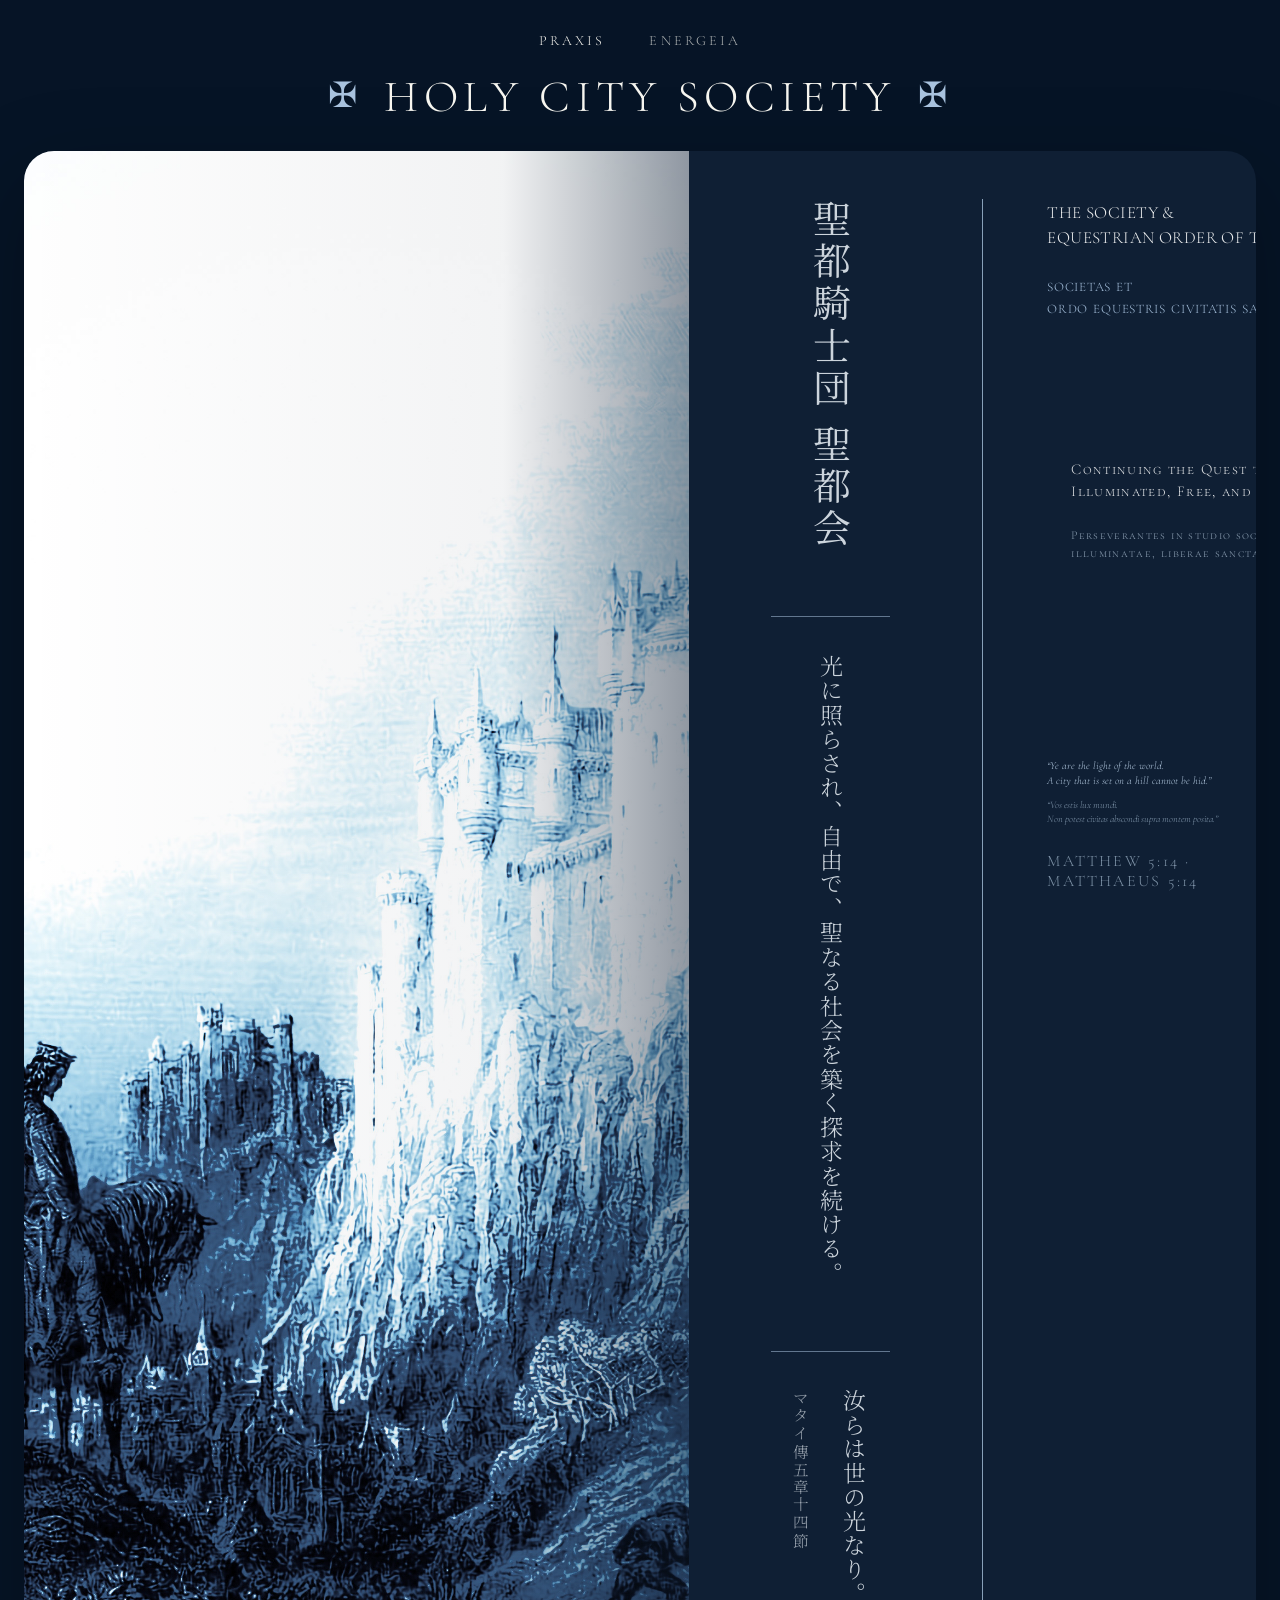
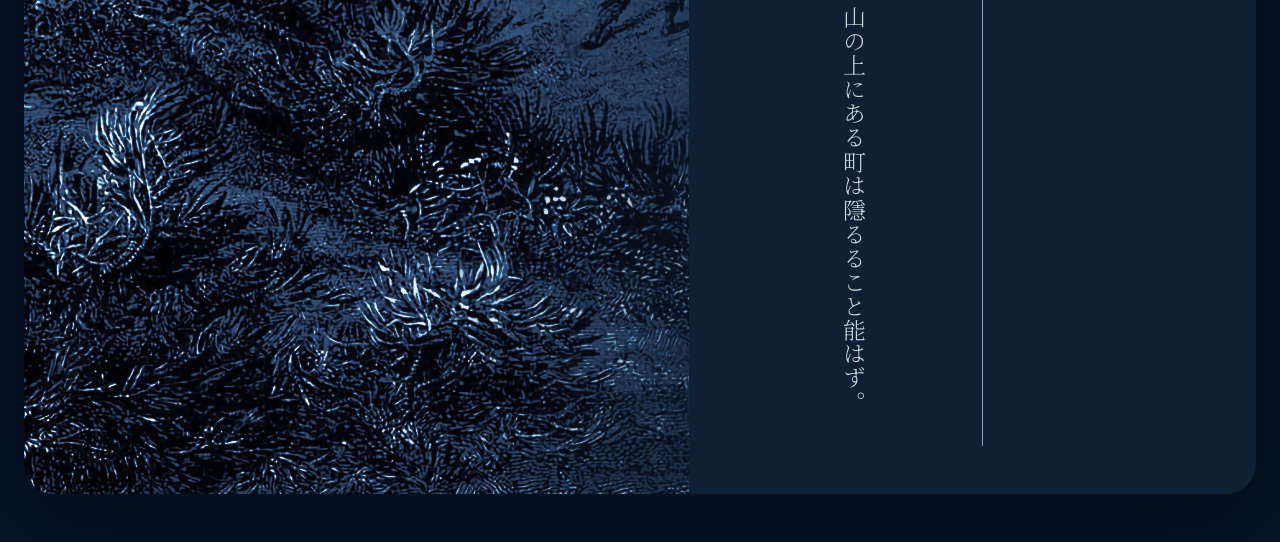
==== index.html @ d9f11a06 "Update index.html" ====
<!DOCTYPE html>
<html lang="en">
<head>
  <meta charset="UTF-8" />
  <meta name="viewport" content="width=device-width, initial-scale=1.0" />

  <title>Holy City Society</title>

  <link rel="preconnect" href="https://fonts.googleapis.com" />
  <link rel="preconnect" href="https://fonts.gstatic.com" crossorigin />

  <link
    href="https://fonts.googleapis.com/css2?family=Cormorant+Garamond:ital,wght@0,300;0,400;1,300;1,400&family=Noto+Serif+JP:wght@300;400&display=swap"
    rel="stylesheet"
  />

  <link rel="stylesheet" href="./styles.css" />

  <style>
    /* =====================================================
       TRILINGUAL MOBILE-FIRST LAYOUT
       Japanese vertical left / English + Latin right
       ===================================================== */

    :root {
      --tri-rule: rgba(183, 211, 236, 0.72);
      --tri-latin-opacity: 0.72;
      --tri-japanese-opacity: 0.88;
    }

    /* -----------------------------------------------------
       Replace old stacked hero-copy treatment
       ----------------------------------------------------- */

    .hero-copy {
      padding-left: clamp(26px, 5.5vw, 54px);
      padding-right: clamp(24px, 5vw, 52px);
    }

    .trilingual-layout {
      display: grid;
      grid-template-columns:
        minmax(82px, 29%)
        1px
        minmax(0, 1fr);

      column-gap: clamp(20px, 4.5vw, 38px);
      align-items: stretch;
    }

    .trilingual-rule {
      width: 1px;
      min-height: 100%;
      background: var(--tri-rule);
    }

    /* =====================================================
       JAPANESE RAIL
       ===================================================== */

    .japanese-rail {
      min-width: 0;
      display: flex;
      flex-direction: column;
      align-items: stretch;

      font-family:
        "Noto Serif JP",
        "Yu Mincho",
        "Hiragino Mincho ProN",
        serif;

      color: rgba(231, 238, 244, var(--tri-japanese-opacity));
    }

    /*
      Each section is its own vertical "page."

      Japanese reads top-to-bottom.
      Successive columns advance right-to-left.
    */

    .jp-page {
      display: flex;
      justify-content: center;
      align-items: flex-start;

      min-height: 0;
      padding: 0 0 2rem;
    }

    .jp-page + .jp-page {
      position: relative;
      margin-top: 1.65rem;
      padding-top: 2rem;
    }

    /*
      Page break between Japanese sections.
      Short rather than full width.
    */

    .jp-page + .jp-page::before {
      content: "";
      position: absolute;
      top: 0;
      left: 16%;
      right: 16%;
      height: 1px;
      background: var(--tri-rule);
      opacity: 0.68;
    }

    .jp-vertical {
      writing-mode: vertical-rl;
      text-orientation: upright;

      margin: 0;
      letter-spacing: 0.08em;
      line-height: 1.8;
    }

    /* -----------------------------------------------------
       Japanese identity page
       ----------------------------------------------------- */

    .jp-identity {
      min-height: 225px;
    }

    .jp-identity .jp-vertical {
      font-size: clamp(25px, 6vw, 38px);
      font-weight: 400;
      line-height: 1.6;
      letter-spacing: 0.11em;
    }

    .jp-title-group {
      display: flex;
      flex-direction: row-reverse;
      gap: 0.35em;
    }

    .jp-title {
      display: block;
      white-space: nowrap;
    }

    /* -----------------------------------------------------
       Japanese mission page
       ----------------------------------------------------- */

    .jp-mission {
      min-height: 300px;
    }

    .jp-mission .jp-vertical {
      font-size: clamp(17px, 4vw, 23px);
      font-weight: 300;
      line-height: 1.85;
      letter-spacing: 0.055em;
    }

    /* -----------------------------------------------------
       Japanese scripture page
       ----------------------------------------------------- */

    .jp-scripture {
      min-height: 370px;
    }

    .jp-scripture .jp-vertical {
      font-size: clamp(17px, 4vw, 23px);
      font-weight: 300;
      line-height: 1.9;
      letter-spacing: 0.045em;
    }

    .jp-reference {
      display: block;
      margin-right: 1.15em;
      font-size: 0.68em;
      letter-spacing: 0.12em;
      opacity: 0.72;
    }

    /* =====================================================
       WESTERN COLUMN
       ===================================================== */

    .western-column {
      min-width: 0;
      display: flex;
      flex-direction: column;
    }

    .western-section {
      margin: 0;
    }

    /*
      These heights loosely correspond to the three
      Japanese "pages" so both sides maintain rhythm.
    */

    .western-identity {
      min-height: 225px;
      display: flex;
      flex-direction: column;
      justify-content: flex-start;
    }

    .western-mission {
      min-height: 300px;
      padding-top: 1.65rem;
    }

    .western-scripture {
      min-height: 370px;
      padding-top: 1.65rem;
    }

    /* =====================================================
       IDENTITY — ENGLISH PRIMARY / LATIN SECONDARY
       ===================================================== */

    .formal-title {
      margin: 0;
    }

    .formal-english {
      color: rgba(245, 246, 246, 0.96);
    }

    .formal-english .title-line {
      display: block;
    }

    .formal-english .fit-text {
      display: inline-block;

      --tracking-em: 0.015;
      --minimum-fit-size: 17;
      --maximum-fit-size: 44;
    }

    .formal-latin {
      margin-top: 1.55rem;

      color: rgba(191, 211, 230, var(--tri-latin-opacity));
      opacity: 1;
    }

    .formal-latin .title-line {
      display: block;
    }

    .formal-latin .fit-text {
      display: inline-block;

      --tracking-em: 0.075;
      --minimum-fit-size: 13;
      --maximum-fit-size: 27;
    }

    /* =====================================================
       MISSION
       ===================================================== */

    .mission {
      margin: 0;
    }

    .mission-english {
      color: rgba(239, 241, 242, 0.9);
    }

    .mission-latin {
      margin-top: 1.45rem;
      color: rgba(190, 210, 228, 0.7);
    }

    .mission-english .equal-size-line,
    .mission-latin .equal-size-line {
      display: block;
    }

    .mission-english {
      --tracking-em: 0.035;
      --minimum-group-size: 15;
      --maximum-group-size: 31;
    }

    .mission-latin {
      --tracking-em: 0.055;
      --minimum-group-size: 12;
      --maximum-group-size: 22;
    }

    /* =====================================================
       SCRIPTURE
       ===================================================== */

    .scripture {
      margin: 0;
      padding: 0;
      border: 0;
    }

    .scripture-english,
    .scripture-latin {
      margin: 0;
    }

    .scripture-english {
      color: rgba(192, 214, 236, 0.95);
      font-style: italic;

      --tracking-em: 0;
      --minimum-group-size: 15;
      --maximum-group-size: 29;
    }

    .scripture-latin {
      margin-top: 1.3rem;

      color: rgba(183, 207, 229, 0.69);
      font-style: italic;

      --tracking-em: 0;
      --minimum-group-size: 13;
      --maximum-group-size: 22;
    }

    .scripture .equal-size-line {
      display: block;
    }

    .scripture cite {
      display: block;

      margin-top: 1.55rem;

      font-style: normal;
      font-size: clamp(11px, 2.5vw, 16px);
      letter-spacing: 0.14em;
      text-transform: uppercase;

      color: rgba(184, 207, 228, 0.65);
    }

    /* =====================================================
       MOBILE
       ===================================================== */

    @media (max-width: 600px) {
      .hero-copy {
        padding-left: 38px;
        padding-right: 30px;
      }

      .trilingual-layout {
        grid-template-columns:
          minmax(88px, 30%)
          1px
          minmax(0, 1fr);

        column-gap: 24px;
      }

      .jp-identity {
        min-height: 230px;
      }

      .jp-mission {
        min-height: 305px;
      }

      .jp-scripture {
        min-height: 390px;
      }

      .western-identity {
        min-height: 230px;
      }

      .western-mission {
        min-height: 305px;
      }

      .western-scripture {
        min-height: 390px;
      }
    }

    /* =====================================================
       VERY NARROW MOBILE
       ===================================================== */

    @media (max-width: 390px) {
      .hero-copy {
        padding-left: 26px;
        padding-right: 22px;
      }

      .trilingual-layout {
        grid-template-columns:
          minmax(76px, 28%)
          1px
          minmax(0, 1fr);

        column-gap: 18px;
      }

      .jp-identity .jp-vertical {
        font-size: clamp(22px, 6vw, 30px);
      }

      .jp-mission .jp-vertical,
      .jp-scripture .jp-vertical {
        font-size: clamp(15px, 4vw, 19px);
      }
    }

    /* =====================================================
       DESKTOP / TABLET
       Keep the same basic identity rather than completely
       changing the composition at larger widths.
       ===================================================== */

    @media (min-width: 800px) {
      .trilingual-layout {
        grid-template-columns:
          minmax(175px, 26%)
          1px
          minmax(0, 1fr);

        column-gap: clamp(34px, 5vw, 68px);
      }

      .jp-page + .jp-page {
        margin-top: 2.1rem;
        padding-top: 2.4rem;
      }

      .western-mission,
      .western-scripture {
        padding-top: 2.1rem;
      }
    }
  </style>
</head>

<body>

  <header class="site-header site-shell">
    <nav class="top-nav" aria-label="Primary">
      <a href="./index.html" aria-current="page">Praxis</a>
      <a href="./virtues.html">Energeia</a>
    </nav>

    <div class="site-name" aria-label="Holy City Society">
      <span class="site-cross" aria-hidden="true">✠</span>
      <span>Holy City Society</span>
      <span class="site-cross" aria-hidden="true">✠</span>
    </div>
  </header>

  <main class="site-shell">

    <section
      class="hero"
      aria-labelledby="formal-title"
    >

      <div
        class="hero-art"
        role="img"
        aria-label="Blue engraved city on a hill with mounted riders"
      ></div>

      <div class="hero-copy">

        <div class="trilingual-layout">

          <!-- =============================================
               JAPANESE LEFT RAIL
               ============================================= -->

          <aside
            class="japanese-rail"
            lang="ja"
            aria-label="Japanese text"
          >

            <!-- PAGE 1 — IDENTITY -->

            <section
              class="jp-page jp-identity"
              aria-label="Japanese institutional name"
            >
              <p class="jp-vertical jp-title-group">
                <span class="jp-title">
                  聖都会
                </span>

                <span class="jp-title">
                  聖都騎士団
                </span>
              </p>
            </section>


            <!-- PAGE 2 — MISSION -->

            <section
              class="jp-page jp-mission"
              aria-label="Japanese mission"
            >
              <p class="jp-vertical">
                光に照らされ、自由で、聖なる社会を築く探求を続ける。
              </p>
            </section>


            <!-- PAGE 3 — SCRIPTURE -->

            <section
              class="jp-page jp-scripture"
              aria-label="Japanese scripture"
            >
              <p class="jp-vertical">
                汝らは世の光なり。山の上にある町は隱るること能はず。

                <span class="jp-reference">
                  マタイ傳五章十四節
                </span>
              </p>
            </section>

          </aside>


          <!-- =============================================
               CENTRAL DIVIDING RULE
               ============================================= -->

          <div
            class="trilingual-rule"
            aria-hidden="true"
          ></div>


          <!-- =============================================
               ENGLISH + LATIN RIGHT COLUMN
               ============================================= -->

          <div class="western-column">

            <!-- PAGE 1 — IDENTITY -->

            <section class="western-section western-identity">

              <h1
                class="formal-title formal-english"
                id="formal-title"
                lang="en"
              >
                <span class="title-line">
                  <span class="fit-text">
                    The Society &amp;
                  </span>
                </span>

                <span class="title-line">
                  <span class="fit-text">
                    Equestrian Order of the Holy City
                  </span>
                </span>
              </h1>

              <p
                class="formal-title formal-latin"
                lang="la"
              >
                <span class="title-line">
                  <span class="fit-text">
                    Societas Et
                  </span>
                </span>

                <span class="title-line">
                  <span class="fit-text">
                    Ordo Equestris Civitatis Sanctae
                  </span>
                </span>
              </p>

            </section>


            <!-- PAGE 2 — MISSION -->

            <section class="western-section western-mission">

              <p
                class="mission mission-english equal-size-group"
                lang="en"
              >
                <span class="equal-size-line">
                  Continuing the Quest to Build an
                </span>

                <span class="equal-size-line">
                  Illuminated, Free, and Holy Society
                </span>
              </p>

              <p
                class="mission mission-latin equal-size-group"
                lang="la"
              >
                <span class="equal-size-line">
                  Perseverantes in studio societatis
                </span>

                <span class="equal-size-line">
                  illuminatae, liberae sanctaeque aedificandae.
                </span>
              </p>

            </section>


            <!-- PAGE 3 — SCRIPTURE -->

            <section class="western-section western-scripture">

              <blockquote class="scripture">

                <p
                  class="scripture-english equal-size-group"
                  lang="en"
                >
                  <span class="equal-size-line">
                    “Ye are the light of the world.
                  </span>

                  <span class="equal-size-line">
                    A city that is set on a hill cannot be hid.”
                  </span>
                </p>

                <p
                  class="scripture-latin equal-size-group"
                  lang="la"
                >
                  <span class="equal-size-line">
                    “Vos estis lux mundi.
                  </span>

                  <span class="equal-size-line">
                    Non potest civitas abscondi supra montem posita.”
                  </span>
                </p>

                <cite>
                  Matthew 5:14 · Matthaeus 5:14
                </cite>

              </blockquote>

            </section>

          </div>

        </div>

      </div>
    </section>
  </main>


  <script>
    (() => {
      const referenceFontSize = 100;
      const widthSafetyAllowance = 2;

      const canvas =
        document.createElement("canvas");

      const context =
        canvas.getContext("2d");


      function numericCustomProperty(
        element,
        propertyName,
        fallback
      ) {
        const value = Number.parseFloat(
          getComputedStyle(element)
            .getPropertyValue(propertyName)
        );

        return Number.isFinite(value)
          ? value
          : fallback;
      }


      function transformedText(element) {
        const text =
          element.textContent.trim();

        const transform =
          getComputedStyle(element)
            .textTransform;

        if (transform === "uppercase") {
          return text.toUpperCase();
        }

        if (transform === "lowercase") {
          return text.toLowerCase();
        }

        return text;
      }


      function measureTextAtReferenceSize(
        element
      ) {
        const styles =
          getComputedStyle(element);

        const text =
          transformedText(element);

        const fontStyle =
          styles.fontStyle || "normal";

        const fontVariant =
          styles.fontVariant || "normal";

        const fontWeight =
          styles.fontWeight || "300";

        const fontFamily =
          styles.fontFamily || "serif";

        context.font =
          `${fontStyle} ${fontVariant} ${fontWeight} ` +
          `${referenceFontSize}px ${fontFamily}`;

        const glyphWidth =
          context.measureText(text).width;

        const trackingEm =
          numericCustomProperty(
            element,
            "--tracking-em",
            0
          );

        const wordSpacingEm =
          numericCustomProperty(
            element,
            "--word-spacing-em",
            0
          );

        const characterGaps =
          Math.max(
            text.length - 1,
            0
          );

        const spaces =
          (text.match(/\s/g) || [])
            .length;

        const trackingWidth =
          trackingEm *
          referenceFontSize *
          characterGaps;

        const additionalWordSpacing =
          wordSpacingEm *
          referenceFontSize *
          spaces;

        return (
          glyphWidth +
          trackingWidth +
          additionalWordSpacing
        );
      }


      function calculateLineSize(element) {
        const line =
          element.closest(
            ".title-line"
          );

        if (!line) {
          return 0;
        }

        const targetWidth =
          Math.max(
            line.clientWidth -
              widthSafetyAllowance,
            0
          );

        if (targetWidth <= 0) {
          return 0;
        }

        const referenceWidth =
          measureTextAtReferenceSize(
            element
          );

        if (referenceWidth <= 0) {
          return 0;
        }

        const minimumSize =
          numericCustomProperty(
            element,
            "--minimum-fit-size",
            10
          );

        const maximumSize =
          numericCustomProperty(
            element,
            "--maximum-fit-size",
            180
          );

        const calculatedSize =
          referenceFontSize *
          (
            targetWidth /
            referenceWidth
          );

        return Math.max(
          minimumSize,
          Math.min(
            calculatedSize,
            maximumSize
          )
        );
      }


      function fitFormalTitle(title) {
        const lines =
          Array.from(
            title.querySelectorAll(
              ".fit-text"
            )
          );

        if (!lines.length) {
          return;
        }

        const calculatedSizes =
          lines
            .map(calculateLineSize)
            .filter(
              (size) => size > 0
            );

        if (!calculatedSizes.length) {
          return;
        }

        const sharedSize =
          Math.min(
            ...calculatedSizes
          );

        lines.forEach((line) => {
          line.style.fontSize =
            `${sharedSize}px`;
        });
      }


      function fitEqualSizeGroup(group) {
        const lines =
          Array.from(
            group.querySelectorAll(
              ".equal-size-line"
            )
          );

        if (!lines.length) {
          return;
        }

        const targetWidth =
          Math.max(
            group.clientWidth -
              widthSafetyAllowance,
            0
          );

        if (targetWidth <= 0) {
          return;
        }

        const longestReferenceWidth =
          Math.max(
            ...lines.map(
              measureTextAtReferenceSize
            )
          );

        if (
          longestReferenceWidth <= 0
        ) {
          return;
        }

        const minimumSize =
          numericCustomProperty(
            group,
            "--minimum-group-size",
            10
          );

        const maximumSize =
          numericCustomProperty(
            group,
            "--maximum-group-size",
            72
          );

        const calculatedSize =
          referenceFontSize *
          (
            targetWidth /
            longestReferenceWidth
          );

        const finalSize =
          Math.max(
            minimumSize,
            Math.min(
              calculatedSize,
              maximumSize
            )
          );

        lines.forEach((line) => {
          line.style.fontSize =
            `${finalSize}px`;
        });
      }


      function fitAllTypography() {
        document
          .querySelectorAll(
            ".western-column .formal-title"
          )
          .forEach(
            fitFormalTitle
          );

        document
          .querySelectorAll(
            ".western-column .equal-size-group"
          )
          .forEach(
            fitEqualSizeGroup
          );
      }


      let resizeFrame;


      function scheduleFit() {
        window.cancelAnimationFrame(
          resizeFrame
        );

        resizeFrame =
          window.requestAnimationFrame(
            fitAllTypography
          );
      }


      if (
        document.fonts &&
        document.fonts.ready
      ) {
        document.fonts.ready.then(
          scheduleFit
        );
      } else {
        window.addEventListener(
          "load",
          scheduleFit
        );
      }


      window.addEventListener(
        "resize",
        scheduleFit
      );

      window.addEventListener(
        "orientationchange",
        scheduleFit
      );
    })();
  </script>

</body>
</html>
---- styles.css ----
:root {
  --bg: #061426;
  --panel: #0f1f34;
  --text: #f7f6f0;
  --muted: rgba(247, 246, 240, 0.7);

  --accent-blue: #a8c2de;
  --accent-blue-soft: rgba(168, 194, 222, 0.84);

  --shell: 1380px;
  --radius: 30px;
  --shadow: 0 30px 90px rgba(0, 0, 0, 0.26);

  --wordmark-width: 30rem;
  --supporting-width: 30rem;

  --content-inset: 24px;
}

* {
  box-sizing: border-box;
}

html {
  scroll-behavior: smooth;
}

body {
  margin: 0;
  min-height: 100vh;
  overflow-x: hidden;
  background: var(--bg);
  color: var(--text);
  font-family: "Cormorant Garamond", Garamond, serif;
  font-size: 18px;
  font-weight: 300;
  -webkit-font-smoothing: antialiased;
  text-rendering: optimizeLegibility;
}

a {
  color: inherit;
  text-decoration: none;
}

.site-shell {
  width: min(calc(100% - 48px), var(--shell));
  margin-inline: auto;
}

/* Header */

.site-header {
  padding-top: 32px;
  padding-bottom: 34px;
}

.top-nav {
  display: flex;
  justify-content: center;
  gap: 44px;
  margin-bottom: 28px;
  color: var(--muted);
  font-family: "Cormorant Garamond", Garamond, serif;
  font-size: 0.88rem;
  font-weight: 300;
  letter-spacing: 0.22em;
  text-transform: uppercase;
}

.top-nav a {
  transition: color 160ms ease;
}

.top-nav a:hover,
.top-nav a:focus-visible,
.top-nav a[aria-current="page"] {
  color: var(--text);
}

.site-name {
  display: flex;
  align-items: center;
  justify-content: center;
  gap: 22px;
  color: var(--text);
  font-family: "Cormorant Garamond", Garamond, serif;
  font-size: clamp(2rem, 3.5vw, 3.5rem);
  font-weight: 300;
  letter-spacing: 0.12em;
  line-height: 0.9;
  text-align: center;
  text-transform: uppercase;
}

.site-cross {
  flex: 0 0 auto;
  color: var(--accent-blue);
  font-size: 0.78em;
  font-weight: 300;
}

/* Hero */

.hero {
  display: grid;
  grid-template-columns:
    minmax(0, 1.08fr)
    minmax(430px, 0.92fr);
  min-height: 720px;
  margin-bottom: 48px;
  overflow: hidden;
  background: var(--panel);
  border-radius: var(--radius);
  box-shadow: var(--shadow);
}

.hero-art {
  min-height: 720px;
  background-image:
    linear-gradient(
      90deg,
      rgba(6, 20, 38, 0),
      rgba(15, 31, 52, 0.05) 72%,
      rgba(15, 31, 52, 0.46)
    ),
    url("./B34EE0E8-7698-45C1-A5B6-EF87853A96F7.jpeg");
  background-position: center;
  background-repeat: no-repeat;
  background-size: cover;
}

.hero-copy {
  display: flex;
  flex-direction: column;
  justify-content: center;
  min-width: 0;
  padding: clamp(54px, 5.4vw, 82px);
}

/* Bilingual formal wordmark */

.bilingual-wordmark {
  position: relative;
  width: min(100%, var(--wordmark-width));
  max-width: 100%;
  margin-bottom: 38px;
  padding-left: var(--content-inset);
}

.bilingual-wordmark::before {
  content: "";
  position: absolute;
  top: 0;
  bottom: 0;
  left: 0;
  width: 1px;
  background: var(--accent-blue);
}

.formal-title {
  width: 100%;
  min-width: 0;
  margin: 0;
  font-family: "Cormorant Garamond", Garamond, serif;
  font-kerning: normal;
  font-weight: 300;
  text-align: left;
  text-transform: uppercase;
}

.formal-english {
  margin-bottom: 17px;
  color: var(--text);
}

.formal-latin {
  margin-bottom: 0;
  color: var(--accent-blue);
}

.title-line {
  display: flex;
  align-items: baseline;
  width: 100%;
  min-width: 0;
  overflow: visible;
  white-space: nowrap;
}

.fit-text {
  display: inline-block;
  flex: 0 0 auto;
  white-space: nowrap;
  line-height: 1.08;
  transform-origin: left center;
}

.formal-english .fit-text {
  --tracking-em: 0.025;
  --word-spacing-em: 0;
  --minimum-fit-size: 10;
  --maximum-fit-size: 180;

  font-family: "Cormorant Garamond", Garamond, serif;
  font-weight: 300;
  letter-spacing: 0.025em;
  word-spacing: normal;
}

.formal-latin .fit-text {
  --tracking-em: 0.055;
  --word-spacing-em: 0.12;
  --minimum-fit-size: 10;
  --maximum-fit-size: 180;

  color: var(--accent-blue);
  font-family: "Cormorant Garamond", Garamond, serif;
  font-weight: 300;
  letter-spacing: 0.055em;
  word-spacing: 0.12em;
}

/* Mission */

.mission {
  --tracking-em: 0.075;
  --word-spacing-em: 0;
  --minimum-group-size: 10;
  --maximum-group-size: 20;

  width: min(100%, var(--supporting-width));
  max-width: 100%;
  margin: 0 0 32px;
  padding-left: var(--content-inset);
  color: rgba(247, 246, 240, 0.78);
  font-family: "Cormorant Garamond", Garamond, serif;
  font-variant-caps: small-caps;
  font-weight: 300;
  letter-spacing: 0.075em;
  line-height: 1.5;
  text-transform: none;
}

.equal-size-line {
  display: block;
  width: max-content;
  max-width: 100%;
  white-space: nowrap;
}

/* Scripture */

.scripture {
  width: min(100%, var(--supporting-width));
  max-width: 100%;
  margin: 0;
  padding: 0 0 0 var(--content-inset);
  color: var(--accent-blue);
}

.scripture p {
  --tracking-em: 0;
  --word-spacing-em: 0;
  --minimum-group-size: 10;
  --maximum-group-size: 22;

  width: 100%;
  margin: 0 0 10px;
  font-family: "Cormorant Garamond", Garamond, serif;
  font-style: italic;
  font-weight: 300;
  letter-spacing: 0;
  line-height: 1.4;
}

.scripture cite {
  display: block;
  color: var(--accent-blue-soft);
  font-family: "Cormorant Garamond", Garamond, serif;
  font-size: 0.72rem;
  font-style: normal;
  font-weight: 300;
  letter-spacing: 0.18em;
  text-transform: uppercase;
}

/* Small laptop and landscape tablet */

@media (max-width: 1400px) {
  :root {
    --wordmark-width: 27rem;
    --supporting-width: 27rem;
  }

  .hero {
    grid-template-columns:
      minmax(0, 1.08fr)
      minmax(410px, 0.92fr);
  }

  .hero-copy {
    padding: 48px 42px;
  }
}

/* Landscape tablet */

@media (max-width: 1180px) {
  :root {
    --wordmark-width: 25rem;
    --supporting-width: 25rem;
  }

  .hero {
    grid-template-columns:
      minmax(0, 1fr)
      minmax(390px, 0.98fr);
  }

  .hero-copy {
    padding: 46px 38px;
  }
}

/* Portrait tablet */

@media (max-width: 980px) {
  :root {
    --wordmark-width: 32rem;
    --supporting-width: 32rem;
  }

  .hero {
    grid-template-columns: 1fr;
    min-height: auto;
  }

  .hero-art {
    min-height: 520px;
    background-image:
      linear-gradient(
        180deg,
        rgba(6, 20, 38, 0),
        rgba(15, 31, 52, 0.1)
      ),
      url("./B34EE0E8-7698-45C1-A5B6-EF87853A96F7.jpeg");
  }

  .hero-copy {
    padding: 50px 44px 58px;
  }
}

/* Mobile */

@media (max-width: 640px) {
  :root {
    --wordmark-width: 100%;
    --supporting-width: 100%;
    --content-inset: 16px;
  }

  .site-shell {
    width: min(calc(100% - 24px), var(--shell));
  }

  .site-header {
    padding-top: 22px;
    padding-bottom: 26px;
  }

  .top-nav {
    gap: 28px;
    margin-bottom: 22px;
    font-size: 0.76rem;
    letter-spacing: 0.18em;
  }

  .site-name {
    gap: 10px;
    font-size: 1.78rem;
    letter-spacing: 0.075em;
    line-height: 0.9;
  }

  .site-name > span:nth-child(2) {
    max-width: 280px;
  }

  .site-cross {
    font-size: 0.57em;
  }

  .hero {
    margin-bottom: 28px;
    border-radius: 22px;
  }

  .hero-art {
    min-height: 390px;
    background-position: center top;
  }

  .hero-copy {
    padding: 36px 24px 44px;
  }

  .bilingual-wordmark {
    width: 100%;
    max-width: 100%;
    margin-bottom: 32px;
  }

  .formal-english {
    margin-bottom: 15px;
  }

  .fit-text {
    line-height: 1.1;
  }

  .formal-english .fit-text {
    --tracking-em: 0.016;
    letter-spacing: 0.016em;
  }

  .formal-latin .fit-text {
    --tracking-em: 0.04;
    --word-spacing-em: 0.09;

    letter-spacing: 0.04em;
    word-spacing: 0.09em;
  }

  .mission {
    --tracking-em: 0.055;
    --maximum-group-size: 17;

    margin-bottom: 28px;
    letter-spacing: 0.055em;
    line-height: 1.45;
  }

  .scripture p {
    --maximum-group-size: 19;

    margin-bottom: 10px;
    line-height: 1.4;
  }

  .scripture cite {
    font-size: 0.66rem;
    letter-spacing: 0.14em;
  }
}

/* Narrow mobile */

@media (max-width: 390px) {
  :root {
    --content-inset: 14px;
  }

  .site-name {
    font-size: 1.58rem;
  }

  .hero-art {
    min-height: 360px;
  }

  .hero-copy {
    padding: 32px 20px 38px;
  }

  .formal-english .fit-text {
    --tracking-em: 0.012;
    letter-spacing: 0.012em;
  }

  .formal-latin .fit-text {
    --tracking-em: 0.032;
    --word-spacing-em: 0.08;

    letter-spacing: 0.032em;
    word-spacing: 0.08em;
  }

  .mission {
    --tracking-em: 0.045;
    --maximum-group-size: 16;

    letter-spacing: 0.045em;
  }

  .scripture p {
    --maximum-group-size: 18;
  }
}
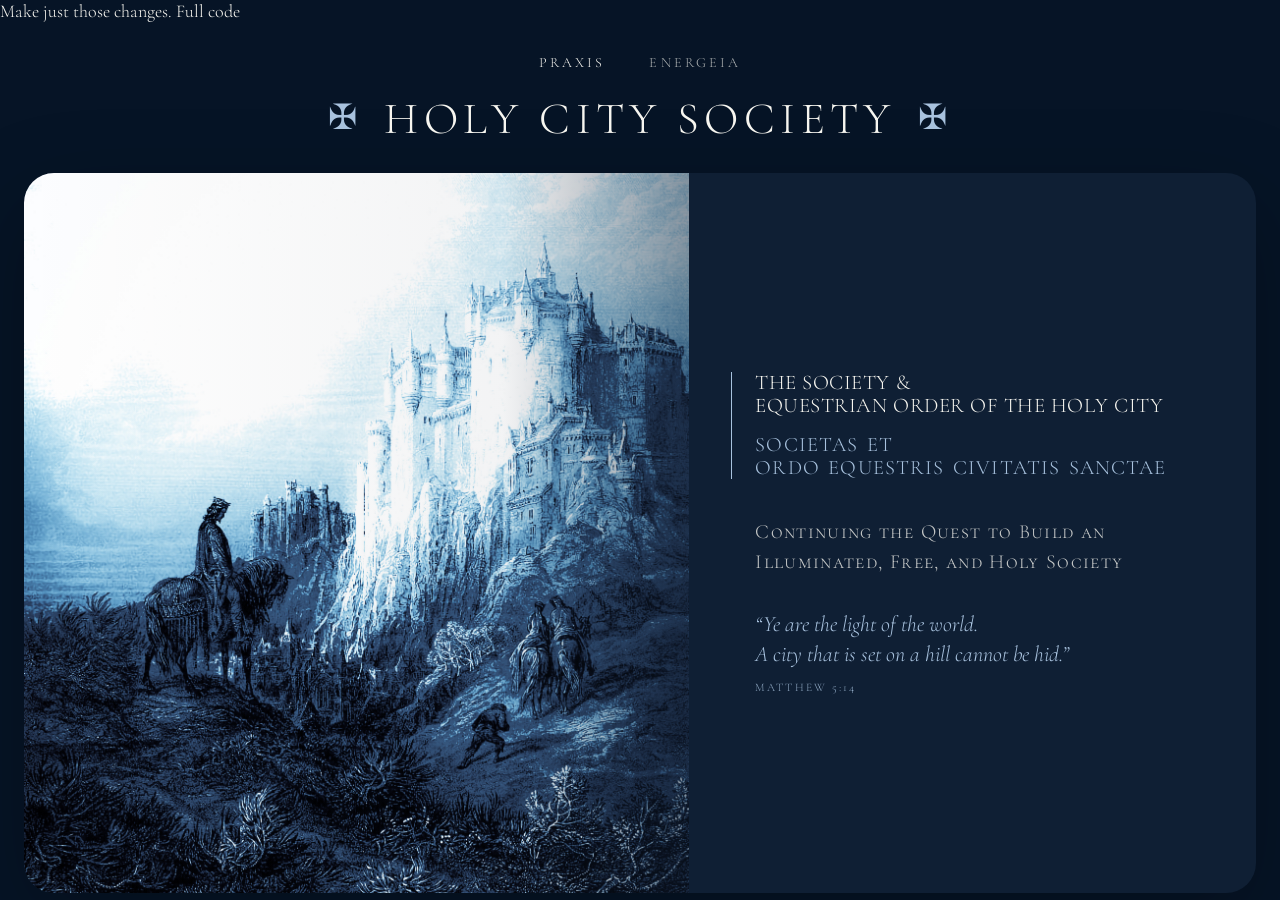
==== commit 1c3c6ccb: "Update index.html" ====
--- a/index.html
+++ b/index.html
@@ -1,3 +1,5 @@
+Make just those changes. Full code
+
 <!DOCTYPE html>
 <html lang="en">
 <head>
@@ -10,449 +12,14 @@
   <link rel="preconnect" href="https://fonts.gstatic.com" crossorigin />
 
   <link
-    href="https://fonts.googleapis.com/css2?family=Cormorant+Garamond:ital,wght@0,300;0,400;1,300;1,400&family=Noto+Serif+JP:wght@300;400&display=swap"
+    href="https://fonts.googleapis.com/css2?family=Cormorant+Garamond:ital,wght@0,300;0,400;1,300;1,400&display=swap"
     rel="stylesheet"
   />
 
   <link rel="stylesheet" href="./styles.css" />
-
-  <style>
-    /* =====================================================
-       TRILINGUAL MOBILE-FIRST LAYOUT
-       Japanese vertical left / English + Latin right
-       ===================================================== */
-
-    :root {
-      --tri-rule: rgba(183, 211, 236, 0.72);
-      --tri-latin-opacity: 0.72;
-      --tri-japanese-opacity: 0.88;
-    }
-
-    /* -----------------------------------------------------
-       Replace old stacked hero-copy treatment
-       ----------------------------------------------------- */
-
-    .hero-copy {
-      padding-left: clamp(26px, 5.5vw, 54px);
-      padding-right: clamp(24px, 5vw, 52px);
-    }
-
-    .trilingual-layout {
-      display: grid;
-      grid-template-columns:
-        minmax(82px, 29%)
-        1px
-        minmax(0, 1fr);
-
-      column-gap: clamp(20px, 4.5vw, 38px);
-      align-items: stretch;
-    }
-
-    .trilingual-rule {
-      width: 1px;
-      min-height: 100%;
-      background: var(--tri-rule);
-    }
-
-    /* =====================================================
-       JAPANESE RAIL
-       ===================================================== */
-
-    .japanese-rail {
-      min-width: 0;
-      display: flex;
-      flex-direction: column;
-      align-items: stretch;
-
-      font-family:
-        "Noto Serif JP",
-        "Yu Mincho",
-        "Hiragino Mincho ProN",
-        serif;
-
-      color: rgba(231, 238, 244, var(--tri-japanese-opacity));
-    }
-
-    /*
-      Each section is its own vertical "page."
-
-      Japanese reads top-to-bottom.
-      Successive columns advance right-to-left.
-    */
-
-    .jp-page {
-      display: flex;
-      justify-content: center;
-      align-items: flex-start;
-
-      min-height: 0;
-      padding: 0 0 2rem;
-    }
-
-    .jp-page + .jp-page {
-      position: relative;
-      margin-top: 1.65rem;
-      padding-top: 2rem;
-    }
-
-    /*
-      Page break between Japanese sections.
-      Short rather than full width.
-    */
-
-    .jp-page + .jp-page::before {
-      content: "";
-      position: absolute;
-      top: 0;
-      left: 16%;
-      right: 16%;
-      height: 1px;
-      background: var(--tri-rule);
-      opacity: 0.68;
-    }
-
-    .jp-vertical {
-      writing-mode: vertical-rl;
-      text-orientation: upright;
-
-      margin: 0;
-      letter-spacing: 0.08em;
-      line-height: 1.8;
-    }
-
-    /* -----------------------------------------------------
-       Japanese identity page
-       ----------------------------------------------------- */
-
-    .jp-identity {
-      min-height: 225px;
-    }
-
-    .jp-identity .jp-vertical {
-      font-size: clamp(25px, 6vw, 38px);
-      font-weight: 400;
-      line-height: 1.6;
-      letter-spacing: 0.11em;
-    }
-
-    .jp-title-group {
-      display: flex;
-      flex-direction: row-reverse;
-      gap: 0.35em;
-    }
-
-    .jp-title {
-      display: block;
-      white-space: nowrap;
-    }
-
-    /* -----------------------------------------------------
-       Japanese mission page
-       ----------------------------------------------------- */
-
-    .jp-mission {
-      min-height: 300px;
-    }
-
-    .jp-mission .jp-vertical {
-      font-size: clamp(17px, 4vw, 23px);
-      font-weight: 300;
-      line-height: 1.85;
-      letter-spacing: 0.055em;
-    }
-
-    /* -----------------------------------------------------
-       Japanese scripture page
-       ----------------------------------------------------- */
-
-    .jp-scripture {
-      min-height: 370px;
-    }
-
-    .jp-scripture .jp-vertical {
-      font-size: clamp(17px, 4vw, 23px);
-      font-weight: 300;
-      line-height: 1.9;
-      letter-spacing: 0.045em;
-    }
-
-    .jp-reference {
-      display: block;
-      margin-right: 1.15em;
-      font-size: 0.68em;
-      letter-spacing: 0.12em;
-      opacity: 0.72;
-    }
-
-    /* =====================================================
-       WESTERN COLUMN
-       ===================================================== */
-
-    .western-column {
-      min-width: 0;
-      display: flex;
-      flex-direction: column;
-    }
-
-    .western-section {
-      margin: 0;
-    }
-
-    /*
-      These heights loosely correspond to the three
-      Japanese "pages" so both sides maintain rhythm.
-    */
-
-    .western-identity {
-      min-height: 225px;
-      display: flex;
-      flex-direction: column;
-      justify-content: flex-start;
-    }
-
-    .western-mission {
-      min-height: 300px;
-      padding-top: 1.65rem;
-    }
-
-    .western-scripture {
-      min-height: 370px;
-      padding-top: 1.65rem;
-    }
-
-    /* =====================================================
-       IDENTITY — ENGLISH PRIMARY / LATIN SECONDARY
-       ===================================================== */
-
-    .formal-title {
-      margin: 0;
-    }
-
-    .formal-english {
-      color: rgba(245, 246, 246, 0.96);
-    }
-
-    .formal-english .title-line {
-      display: block;
-    }
-
-    .formal-english .fit-text {
-      display: inline-block;
-
-      --tracking-em: 0.015;
-      --minimum-fit-size: 17;
-      --maximum-fit-size: 44;
-    }
-
-    .formal-latin {
-      margin-top: 1.55rem;
-
-      color: rgba(191, 211, 230, var(--tri-latin-opacity));
-      opacity: 1;
-    }
-
-    .formal-latin .title-line {
-      display: block;
-    }
-
-    .formal-latin .fit-text {
-      display: inline-block;
-
-      --tracking-em: 0.075;
-      --minimum-fit-size: 13;
-      --maximum-fit-size: 27;
-    }
-
-    /* =====================================================
-       MISSION
-       ===================================================== */
-
-    .mission {
-      margin: 0;
-    }
-
-    .mission-english {
-      color: rgba(239, 241, 242, 0.9);
-    }
-
-    .mission-latin {
-      margin-top: 1.45rem;
-      color: rgba(190, 210, 228, 0.7);
-    }
-
-    .mission-english .equal-size-line,
-    .mission-latin .equal-size-line {
-      display: block;
-    }
-
-    .mission-english {
-      --tracking-em: 0.035;
-      --minimum-group-size: 15;
-      --maximum-group-size: 31;
-    }
-
-    .mission-latin {
-      --tracking-em: 0.055;
-      --minimum-group-size: 12;
-      --maximum-group-size: 22;
-    }
-
-    /* =====================================================
-       SCRIPTURE
-       ===================================================== */
-
-    .scripture {
-      margin: 0;
-      padding: 0;
-      border: 0;
-    }
-
-    .scripture-english,
-    .scripture-latin {
-      margin: 0;
-    }
-
-    .scripture-english {
-      color: rgba(192, 214, 236, 0.95);
-      font-style: italic;
-
-      --tracking-em: 0;
-      --minimum-group-size: 15;
-      --maximum-group-size: 29;
-    }
-
-    .scripture-latin {
-      margin-top: 1.3rem;
-
-      color: rgba(183, 207, 229, 0.69);
-      font-style: italic;
-
-      --tracking-em: 0;
-      --minimum-group-size: 13;
-      --maximum-group-size: 22;
-    }
-
-    .scripture .equal-size-line {
-      display: block;
-    }
-
-    .scripture cite {
-      display: block;
-
-      margin-top: 1.55rem;
-
-      font-style: normal;
-      font-size: clamp(11px, 2.5vw, 16px);
-      letter-spacing: 0.14em;
-      text-transform: uppercase;
-
-      color: rgba(184, 207, 228, 0.65);
-    }
-
-    /* =====================================================
-       MOBILE
-       ===================================================== */
-
-    @media (max-width: 600px) {
-      .hero-copy {
-        padding-left: 38px;
-        padding-right: 30px;
-      }
-
-      .trilingual-layout {
-        grid-template-columns:
-          minmax(88px, 30%)
-          1px
-          minmax(0, 1fr);
-
-        column-gap: 24px;
-      }
-
-      .jp-identity {
-        min-height: 230px;
-      }
-
-      .jp-mission {
-        min-height: 305px;
-      }
-
-      .jp-scripture {
-        min-height: 390px;
-      }
-
-      .western-identity {
-        min-height: 230px;
-      }
-
-      .western-mission {
-        min-height: 305px;
-      }
-
-      .western-scripture {
-        min-height: 390px;
-      }
-    }
-
-    /* =====================================================
-       VERY NARROW MOBILE
-       ===================================================== */
-
-    @media (max-width: 390px) {
-      .hero-copy {
-        padding-left: 26px;
-        padding-right: 22px;
-      }
-
-      .trilingual-layout {
-        grid-template-columns:
-          minmax(76px, 28%)
-          1px
-          minmax(0, 1fr);
-
-        column-gap: 18px;
-      }
-
-      .jp-identity .jp-vertical {
-        font-size: clamp(22px, 6vw, 30px);
-      }
-
-      .jp-mission .jp-vertical,
-      .jp-scripture .jp-vertical {
-        font-size: clamp(15px, 4vw, 19px);
-      }
-    }
-
-    /* =====================================================
-       DESKTOP / TABLET
-       Keep the same basic identity rather than completely
-       changing the composition at larger widths.
-       ===================================================== */
-
-    @media (min-width: 800px) {
-      .trilingual-layout {
-        grid-template-columns:
-          minmax(175px, 26%)
-          1px
-          minmax(0, 1fr);
-
-        column-gap: clamp(34px, 5vw, 68px);
-      }
-
-      .jp-page + .jp-page {
-        margin-top: 2.1rem;
-        padding-top: 2.4rem;
-      }
-
-      .western-mission,
-      .western-scripture {
-        padding-top: 2.1rem;
-      }
-    }
-  </style>
 </head>
 
 <body>
-
   <header class="site-header site-shell">
     <nav class="top-nav" aria-label="Primary">
       <a href="./index.html" aria-current="page">Praxis</a>
@@ -467,12 +34,7 @@
   </header>
 
   <main class="site-shell">
-
-    <section
-      class="hero"
-      aria-labelledby="formal-title"
-    >
-
+    <section class="hero" aria-labelledby="formal-title">
       <div
         class="hero-art"
         role="img"
@@ -480,218 +42,76 @@
       ></div>
 
       <div class="hero-copy">
-
-        <div class="trilingual-layout">
-
-          <!-- =============================================
-               JAPANESE LEFT RAIL
-               ============================================= -->
-
-          <aside
-            class="japanese-rail"
-            lang="ja"
-            aria-label="Japanese text"
+        <div
+          class="bilingual-wordmark wordmark-english-first"
+          aria-label="The Society and Equestrian Order of the Holy City. Societas atque Ordo Equestris Civitatis Sanctae."
+        >
+          <h1
+            class="formal-title formal-english"
+            id="formal-title"
           >
-
-            <!-- PAGE 1 — IDENTITY -->
-
-            <section
-              class="jp-page jp-identity"
-              aria-label="Japanese institutional name"
-            >
-              <p class="jp-vertical jp-title-group">
-                <span class="jp-title">
-                  聖都会
-                </span>
-
-                <span class="jp-title">
-                  聖都騎士団
-                </span>
-              </p>
-            </section>
-
-
-            <!-- PAGE 2 — MISSION -->
-
-            <section
-              class="jp-page jp-mission"
-              aria-label="Japanese mission"
-            >
-              <p class="jp-vertical">
-                光に照らされ、自由で、聖なる社会を築く探求を続ける。
-              </p>
-            </section>
-
-
-            <!-- PAGE 3 — SCRIPTURE -->
-
-            <section
-              class="jp-page jp-scripture"
-              aria-label="Japanese scripture"
-            >
-              <p class="jp-vertical">
-                汝らは世の光なり。山の上にある町は隱るること能はず。
-
-                <span class="jp-reference">
-                  マタイ傳五章十四節
-                </span>
-              </p>
-            </section>
-
-          </aside>
-
-
-          <!-- =============================================
-               CENTRAL DIVIDING RULE
-               ============================================= -->
-
-          <div
-            class="trilingual-rule"
-            aria-hidden="true"
-          ></div>
-
-
-          <!-- =============================================
-               ENGLISH + LATIN RIGHT COLUMN
-               ============================================= -->
-
-          <div class="western-column">
-
-            <!-- PAGE 1 — IDENTITY -->
-
-            <section class="western-section western-identity">
-
-              <h1
-                class="formal-title formal-english"
-                id="formal-title"
-                lang="en"
-              >
-                <span class="title-line">
-                  <span class="fit-text">
-                    The Society &amp;
-                  </span>
-                </span>
-
-                <span class="title-line">
-                  <span class="fit-text">
-                    Equestrian Order of the Holy City
-                  </span>
-                </span>
-              </h1>
-
-              <p
-                class="formal-title formal-latin"
-                lang="la"
-              >
-                <span class="title-line">
-                  <span class="fit-text">
-                    Societas Et
-                  </span>
-                </span>
-
-                <span class="title-line">
-                  <span class="fit-text">
-                    Ordo Equestris Civitatis Sanctae
-                  </span>
-                </span>
-              </p>
-
-            </section>
-
-
-            <!-- PAGE 2 — MISSION -->
-
-            <section class="western-section western-mission">
-
-              <p
-                class="mission mission-english equal-size-group"
-                lang="en"
-              >
-                <span class="equal-size-line">
-                  Continuing the Quest to Build an
-                </span>
-
-                <span class="equal-size-line">
-                  Illuminated, Free, and Holy Society
-                </span>
-              </p>
-
-              <p
-                class="mission mission-latin equal-size-group"
-                lang="la"
-              >
-                <span class="equal-size-line">
-                  Perseverantes in studio societatis
-                </span>
-
-                <span class="equal-size-line">
-                  illuminatae, liberae sanctaeque aedificandae.
-                </span>
-              </p>
-
-            </section>
-
-
-            <!-- PAGE 3 — SCRIPTURE -->
-
-            <section class="western-section western-scripture">
-
-              <blockquote class="scripture">
-
-                <p
-                  class="scripture-english equal-size-group"
-                  lang="en"
-                >
-                  <span class="equal-size-line">
-                    “Ye are the light of the world.
-                  </span>
-
-                  <span class="equal-size-line">
-                    A city that is set on a hill cannot be hid.”
-                  </span>
-                </p>
-
-                <p
-                  class="scripture-latin equal-size-group"
-                  lang="la"
-                >
-                  <span class="equal-size-line">
-                    “Vos estis lux mundi.
-                  </span>
-
-                  <span class="equal-size-line">
-                    Non potest civitas abscondi supra montem posita.”
-                  </span>
-                </p>
-
-                <cite>
-                  Matthew 5:14 · Matthaeus 5:14
-                </cite>
-
-              </blockquote>
-
-            </section>
-
-          </div>
-
+            <span class="title-line">
+              <span class="fit-text">
+                The Society  &amp;
+              </span>
+            </span>
+
+            <span class="title-line">
+              <span class="fit-text">
+                Equestrian Order of the Holy City
+              </span>
+            </span>
+          </h1>
+
+          <p class="formal-title formal-latin">
+            <span class="title-line">
+              <span class="fit-text">
+                Societas Et
+              </span>
+            </span>
+
+            <span class="title-line">
+              <span class="fit-text">
+                Ordo Equestris Civitatis Sanctae
+              </span>
+            </span>
+          </p>
         </div>
 
+        <p class="mission equal-size-group">
+          <span class="equal-size-line">
+            Continuing the Quest to Build an
+          </span>
+
+          <span class="equal-size-line">
+            Illuminated, Free, and Holy Society
+          </span>
+        </p>
+
+        <blockquote class="scripture">
+          <p class="equal-size-group">
+            <span class="equal-size-line">
+              “Ye are the light of the world.
+            </span>
+
+            <span class="equal-size-line">
+              A city that is set on a hill cannot be hid.”
+            </span>
+          </p>
+
+          <cite>Matthew 5:14</cite>
+        </blockquote>
       </div>
     </section>
   </main>
-
 
   <script>
     (() => {
       const referenceFontSize = 100;
       const widthSafetyAllowance = 2;
 
-      const canvas =
-        document.createElement("canvas");
-
-      const context =
-        canvas.getContext("2d");
-
+      const canvas = document.createElement("canvas");
+      const context = canvas.getContext("2d");
 
       function numericCustomProperty(
         element,
@@ -699,8 +119,9 @@
         fallback
       ) {
         const value = Number.parseFloat(
-          getComputedStyle(element)
-            .getPropertyValue(propertyName)
+          getComputedStyle(element).getPropertyValue(
+            propertyName
+          )
         );
 
         return Number.isFinite(value)
@@ -708,14 +129,10 @@
           : fallback;
       }
 
-
       function transformedText(element) {
-        const text =
-          element.textContent.trim();
-
+        const text = element.textContent.trim();
         const transform =
-          getComputedStyle(element)
-            .textTransform;
+          getComputedStyle(element).textTransform;
 
         if (transform === "uppercase") {
           return text.toUpperCase();
@@ -728,15 +145,9 @@
         return text;
       }
 
-
-      function measureTextAtReferenceSize(
-        element
-      ) {
-        const styles =
-          getComputedStyle(element);
-
-        const text =
-          transformedText(element);
+      function measureTextAtReferenceSize(element) {
+        const styles = getComputedStyle(element);
+        const text = transformedText(element);
 
         const fontStyle =
           styles.fontStyle || "normal";
@@ -757,29 +168,23 @@
         const glyphWidth =
           context.measureText(text).width;
 
-        const trackingEm =
-          numericCustomProperty(
-            element,
-            "--tracking-em",
-            0
-          );
-
-        const wordSpacingEm =
-          numericCustomProperty(
-            element,
-            "--word-spacing-em",
-            0
-          );
+        const trackingEm = numericCustomProperty(
+          element,
+          "--tracking-em",
+          0
+        );
+
+        const wordSpacingEm = numericCustomProperty(
+          element,
+          "--word-spacing-em",
+          0
+        );
 
         const characterGaps =
-          Math.max(
-            text.length - 1,
-            0
-          );
+          Math.max(text.length - 1, 0);
 
         const spaces =
-          (text.match(/\s/g) || [])
-            .length;
+          (text.match(/\s/g) || []).length;
 
         const trackingWidth =
           trackingEm *
@@ -798,57 +203,46 @@
         );
       }
 
-
       function calculateLineSize(element) {
         const line =
-          element.closest(
-            ".title-line"
-          );
+          element.closest(".title-line");
 
         if (!line) {
           return 0;
         }
 
-        const targetWidth =
-          Math.max(
-            line.clientWidth -
-              widthSafetyAllowance,
-            0
-          );
+        const targetWidth = Math.max(
+          line.clientWidth -
+            widthSafetyAllowance,
+          0
+        );
 
         if (targetWidth <= 0) {
           return 0;
         }
 
         const referenceWidth =
-          measureTextAtReferenceSize(
-            element
-          );
+          measureTextAtReferenceSize(element);
 
         if (referenceWidth <= 0) {
           return 0;
         }
 
-        const minimumSize =
-          numericCustomProperty(
-            element,
-            "--minimum-fit-size",
-            10
-          );
-
-        const maximumSize =
-          numericCustomProperty(
-            element,
-            "--maximum-fit-size",
-            180
-          );
+        const minimumSize = numericCustomProperty(
+          element,
+          "--minimum-fit-size",
+          10
+        );
+
+        const maximumSize = numericCustomProperty(
+          element,
+          "--maximum-fit-size",
+          180
+        );
 
         const calculatedSize =
           referenceFontSize *
-          (
-            targetWidth /
-            referenceWidth
-          );
+          (targetWidth / referenceWidth);
 
         return Math.max(
           minimumSize,
@@ -859,14 +253,10 @@
         );
       }
 
-
       function fitFormalTitle(title) {
-        const lines =
-          Array.from(
-            title.querySelectorAll(
-              ".fit-text"
-            )
-          );
+        const lines = Array.from(
+          title.querySelectorAll(".fit-text")
+        );
 
         if (!lines.length) {
           return;
@@ -875,18 +265,14 @@
         const calculatedSizes =
           lines
             .map(calculateLineSize)
-            .filter(
-              (size) => size > 0
-            );
+            .filter((size) => size > 0);
 
         if (!calculatedSizes.length) {
           return;
         }
 
         const sharedSize =
-          Math.min(
-            ...calculatedSizes
-          );
+          Math.min(...calculatedSizes);
 
         lines.forEach((line) => {
           line.style.fontSize =
@@ -894,25 +280,22 @@
         });
       }
 
-
       function fitEqualSizeGroup(group) {
-        const lines =
-          Array.from(
-            group.querySelectorAll(
-              ".equal-size-line"
-            )
-          );
+        const lines = Array.from(
+          group.querySelectorAll(
+            ".equal-size-line"
+          )
+        );
 
         if (!lines.length) {
           return;
         }
 
-        const targetWidth =
-          Math.max(
-            group.clientWidth -
-              widthSafetyAllowance,
-            0
-          );
+        const targetWidth = Math.max(
+          group.clientWidth -
+            widthSafetyAllowance,
+          0
+        );
 
         if (targetWidth <= 0) {
           return;
@@ -925,9 +308,7 @@
             )
           );
 
-        if (
-          longestReferenceWidth <= 0
-        ) {
+        if (longestReferenceWidth <= 0) {
           return;
         }
 
@@ -952,14 +333,13 @@
             longestReferenceWidth
           );
 
-        const finalSize =
-          Math.max(
-            minimumSize,
-            Math.min(
-              calculatedSize,
-              maximumSize
-            )
-          );
+        const finalSize = Math.max(
+          minimumSize,
+          Math.min(
+            calculatedSize,
+            maximumSize
+          )
+        );
 
         lines.forEach((line) => {
           line.style.fontSize =
@@ -967,28 +347,19 @@
         });
       }
 
-
       function fitAllTypography() {
         document
-          .querySelectorAll(
-            ".western-column .formal-title"
-          )
-          .forEach(
-            fitFormalTitle
-          );
+          .querySelectorAll(".formal-title")
+          .forEach(fitFormalTitle);
 
         document
           .querySelectorAll(
-            ".western-column .equal-size-group"
+            ".equal-size-group"
           )
-          .forEach(
-            fitEqualSizeGroup
-          );
-      }
-
+          .forEach(fitEqualSizeGroup);
+      }
 
       let resizeFrame;
-
 
       function scheduleFit() {
         window.cancelAnimationFrame(
@@ -1000,7 +371,6 @@
             fitAllTypography
           );
       }
-
 
       if (
         document.fonts &&
@@ -1016,7 +386,6 @@
         );
       }
 
-
       window.addEventListener(
         "resize",
         scheduleFit
@@ -1028,6 +397,5 @@
       );
     })();
   </script>
-
 </body>
 </html>
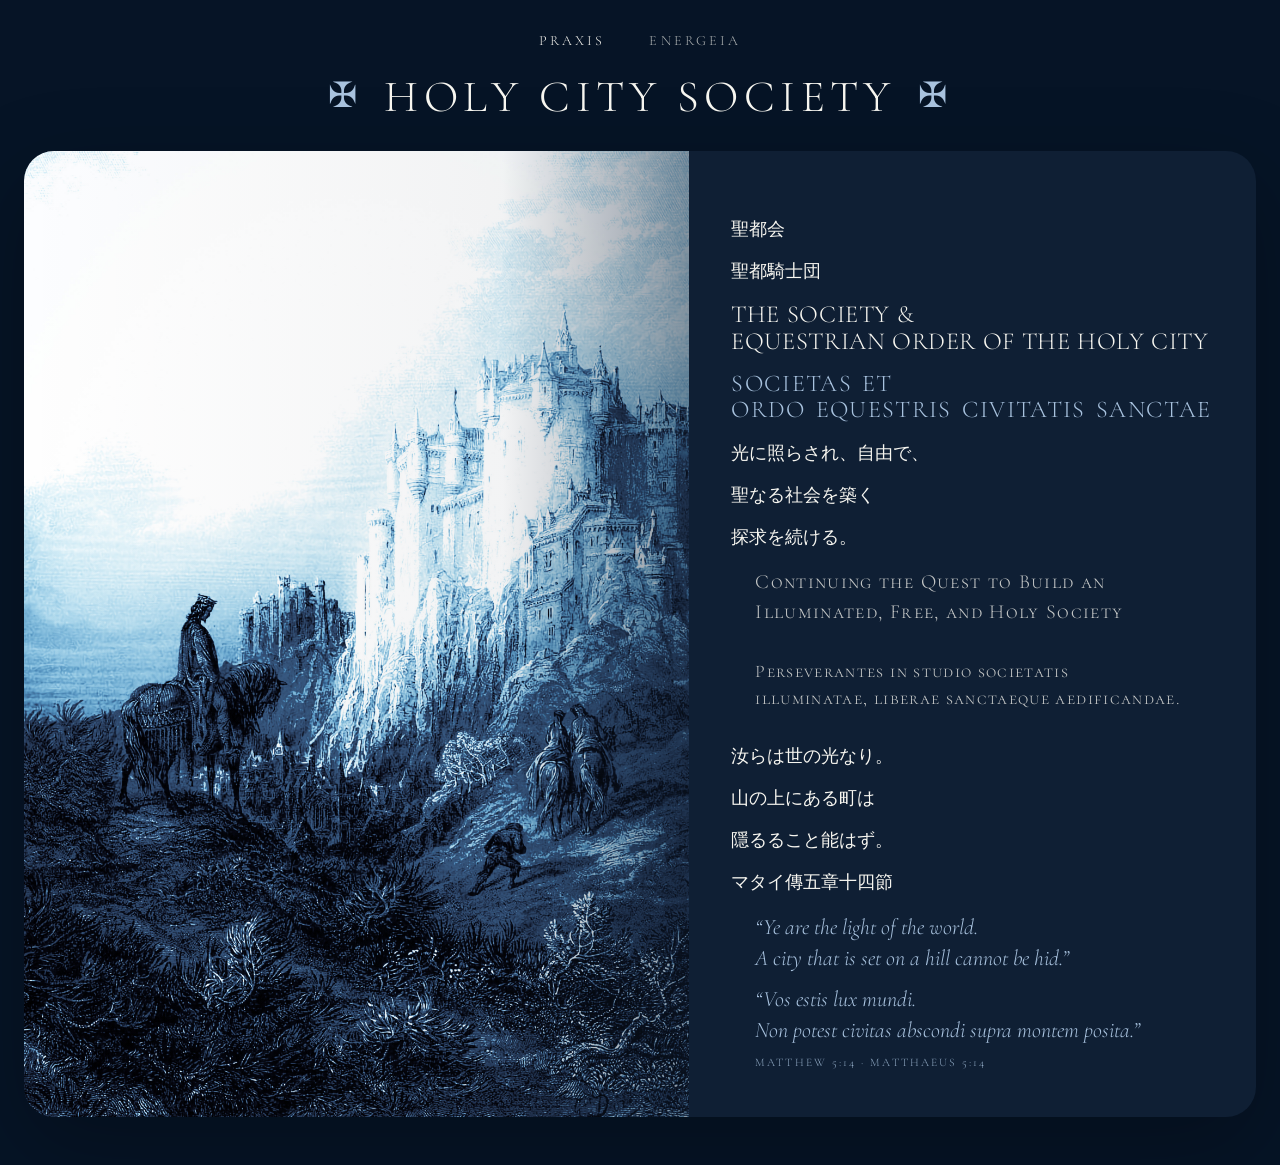
==== commit f4a659f9: "Update index.html" ====
--- a/index.html
+++ b/index.html
@@ -1,18 +1,23 @@
-Make just those changes. Full code
-
 <!DOCTYPE html>
 <html lang="en">
 <head>
   <meta charset="UTF-8" />
-  <meta name="viewport" content="width=device-width, initial-scale=1.0" />
+  <meta
+    name="viewport"
+    content="width=device-width, initial-scale=1.0"
+  />
 
   <title>Holy City Society</title>
 
   <link rel="preconnect" href="https://fonts.googleapis.com" />
-  <link rel="preconnect" href="https://fonts.gstatic.com" crossorigin />
-
   <link
-    href="https://fonts.googleapis.com/css2?family=Cormorant+Garamond:ital,wght@0,300;0,400;1,300;1,400&display=swap"
+    rel="preconnect"
+    href="https://fonts.gstatic.com"
+    crossorigin
+  />
+
+  <link
+    href="https://fonts.googleapis.com/css2?family=Cormorant+Garamond:ital,wght@0,300;0,400;1,300;1,400&family=Noto+Serif+JP:wght@300;400&display=swap"
     rel="stylesheet"
   />
 
@@ -22,19 +27,42 @@
 <body>
   <header class="site-header site-shell">
     <nav class="top-nav" aria-label="Primary">
-      <a href="./index.html" aria-current="page">Praxis</a>
-      <a href="./virtues.html">Energeia</a>
+      <a href="./index.html" aria-current="page">
+        Praxis
+      </a>
+
+      <a href="./virtues.html">
+        Energeia
+      </a>
     </nav>
 
-    <div class="site-name" aria-label="Holy City Society">
-      <span class="site-cross" aria-hidden="true">✠</span>
+    <div
+      class="site-name"
+      aria-label="Holy City Society"
+    >
+      <span
+        class="site-cross"
+        aria-hidden="true"
+      >
+        ✠
+      </span>
+
       <span>Holy City Society</span>
-      <span class="site-cross" aria-hidden="true">✠</span>
+
+      <span
+        class="site-cross"
+        aria-hidden="true"
+      >
+        ✠
+      </span>
     </div>
   </header>
 
   <main class="site-shell">
-    <section class="hero" aria-labelledby="formal-title">
+    <section
+      class="hero"
+      aria-labelledby="formal-title"
+    >
       <div
         class="hero-art"
         role="img"
@@ -42,65 +70,207 @@
       ></div>
 
       <div class="hero-copy">
-        <div
-          class="bilingual-wordmark wordmark-english-first"
-          aria-label="The Society and Equestrian Order of the Holy City. Societas atque Ordo Equestris Civitatis Sanctae."
-        >
-          <h1
-            class="formal-title formal-english"
-            id="formal-title"
+        <div class="trilingual-layout">
+
+          <!-- =========================
+               CENTRAL DIVIDING RULE
+               ========================= -->
+
+          <div
+            class="language-rule"
+            aria-hidden="true"
+          ></div>
+
+
+          <!-- =========================
+               JAPANESE — IDENTITY
+               ========================= -->
+
+          <section
+            class="japanese-section japanese-identity"
+            lang="ja"
+            aria-label="Japanese institutional name"
           >
-            <span class="title-line">
-              <span class="fit-text">
-                The Society  &amp;
-              </span>
-            </span>
-
-            <span class="title-line">
-              <span class="fit-text">
-                Equestrian Order of the Holy City
-              </span>
-            </span>
-          </h1>
-
-          <p class="formal-title formal-latin">
-            <span class="title-line">
-              <span class="fit-text">
-                Societas Et
-              </span>
-            </span>
-
-            <span class="title-line">
-              <span class="fit-text">
-                Ordo Equestris Civitatis Sanctae
-              </span>
-            </span>
-          </p>
+            <div class="japanese-columns identity-columns">
+              <p class="japanese-column">
+                聖都会
+              </p>
+
+              <p class="japanese-column">
+                聖都騎士団
+              </p>
+            </div>
+          </section>
+
+
+          <!-- =========================
+               ENGLISH + LATIN — IDENTITY
+               ========================= -->
+
+          <section class="western-section western-identity">
+            <h1
+              class="formal-title formal-english"
+              id="formal-title"
+              lang="en"
+            >
+              <span class="title-line">
+                <span class="fit-text">
+                  The Society &amp;
+                </span>
+              </span>
+
+              <span class="title-line">
+                <span class="fit-text">
+                  Equestrian Order of the Holy City
+                </span>
+              </span>
+            </h1>
+
+            <p
+              class="formal-title formal-latin"
+              lang="la"
+            >
+              <span class="title-line">
+                <span class="fit-text">
+                  Societas Et
+                </span>
+              </span>
+
+              <span class="title-line">
+                <span class="fit-text">
+                  Ordo Equestris Civitatis Sanctae
+                </span>
+              </span>
+            </p>
+          </section>
+
+
+          <!-- =========================
+               JAPANESE — MISSION
+               ========================= -->
+
+          <section
+            class="japanese-section japanese-mission"
+            lang="ja"
+            aria-label="Japanese mission"
+          >
+            <div class="japanese-columns">
+              <p class="japanese-column">
+                光に照らされ、自由で、
+              </p>
+
+              <p class="japanese-column">
+                聖なる社会を築く
+              </p>
+
+              <p class="japanese-column">
+                探求を続ける。
+              </p>
+            </div>
+          </section>
+
+
+          <!-- =========================
+               ENGLISH + LATIN — MISSION
+               ========================= -->
+
+          <section class="western-section western-mission">
+            <p
+              class="mission mission-english equal-size-group"
+              lang="en"
+            >
+              <span class="equal-size-line">
+                Continuing the Quest to Build an
+              </span>
+
+              <span class="equal-size-line">
+                Illuminated, Free, and Holy Society
+              </span>
+            </p>
+
+            <p
+              class="mission mission-latin equal-size-group"
+              lang="la"
+            >
+              <span class="equal-size-line">
+                Perseverantes in studio societatis
+              </span>
+
+              <span class="equal-size-line">
+                illuminatae, liberae sanctaeque aedificandae.
+              </span>
+            </p>
+          </section>
+
+
+          <!-- =========================
+               JAPANESE — SCRIPTURE
+               ========================= -->
+
+          <section
+            class="japanese-section japanese-scripture"
+            lang="ja"
+            aria-label="Japanese Matthew 5:14"
+          >
+            <div class="japanese-columns scripture-columns">
+              <p class="japanese-column">
+                汝らは世の光なり。
+              </p>
+
+              <p class="japanese-column">
+                山の上にある町は
+              </p>
+
+              <p class="japanese-column">
+                隱るること能はず。
+              </p>
+
+              <p class="japanese-reference">
+                マタイ傳五章十四節
+              </p>
+            </div>
+          </section>
+
+
+          <!-- =========================
+               ENGLISH + LATIN — SCRIPTURE
+               ========================= -->
+
+          <section class="western-section western-scripture">
+            <blockquote class="scripture">
+              <p
+                class="scripture-english equal-size-group"
+                lang="en"
+              >
+                <span class="equal-size-line">
+                  “Ye are the light of the world.
+                </span>
+
+                <span class="equal-size-line">
+                  A city that is set on a hill cannot be hid.”
+                </span>
+              </p>
+
+              <p
+                class="scripture-latin equal-size-group"
+                lang="la"
+              >
+                <span class="equal-size-line">
+                  “Vos estis lux mundi.
+                </span>
+
+                <span class="equal-size-line">
+                  Non potest civitas abscondi supra montem posita.”
+                </span>
+              </p>
+
+              <cite>
+                Matthew 5:14 · Matthaeus 5:14
+              </cite>
+            </blockquote>
+          </section>
+
         </div>
-
-        <p class="mission equal-size-group">
-          <span class="equal-size-line">
-            Continuing the Quest to Build an
-          </span>
-
-          <span class="equal-size-line">
-            Illuminated, Free, and Holy Society
-          </span>
-        </p>
-
-        <blockquote class="scripture">
-          <p class="equal-size-group">
-            <span class="equal-size-line">
-              “Ye are the light of the world.
-            </span>
-
-            <span class="equal-size-line">
-              A city that is set on a hill cannot be hid.”
-            </span>
-          </p>
-
-          <cite>Matthew 5:14</cite>
-        </blockquote>
       </div>
     </section>
   </main>
@@ -108,10 +278,18 @@
   <script>
     (() => {
       const referenceFontSize = 100;
-      const widthSafetyAllowance = 2;
-
-      const canvas = document.createElement("canvas");
-      const context = canvas.getContext("2d");
+
+      /*
+        Slight extra allowance protects against
+        fractional-width clipping on mobile Safari.
+      */
+      const widthSafetyAllowance = 6;
+
+      const canvas =
+        document.createElement("canvas");
+
+      const context =
+        canvas.getContext("2d");
 
       function numericCustomProperty(
         element,
@@ -130,7 +308,9 @@
       }
 
       function transformedText(element) {
-        const text = element.textContent.trim();
+        const text =
+          element.textContent.trim();
+
         const transform =
           getComputedStyle(element).textTransform;
 
@@ -146,8 +326,11 @@
       }
 
       function measureTextAtReferenceSize(element) {
-        const styles = getComputedStyle(element);
-        const text = transformedText(element);
+        const styles =
+          getComputedStyle(element);
+
+        const text =
+          transformedText(element);
 
         const fontStyle =
           styles.fontStyle || "normal";
@@ -168,20 +351,25 @@
         const glyphWidth =
           context.measureText(text).width;
 
-        const trackingEm = numericCustomProperty(
-          element,
-          "--tracking-em",
-          0
-        );
-
-        const wordSpacingEm = numericCustomProperty(
-          element,
-          "--word-spacing-em",
-          0
-        );
+        const trackingEm =
+          numericCustomProperty(
+            element,
+            "--tracking-em",
+            0
+          );
+
+        const wordSpacingEm =
+          numericCustomProperty(
+            element,
+            "--word-spacing-em",
+            0
+          );
 
         const characterGaps =
-          Math.max(text.length - 1, 0);
+          Math.max(
+            text.length - 1,
+            0
+          );
 
         const spaces =
           (text.match(/\s/g) || []).length;
@@ -211,11 +399,12 @@
           return 0;
         }
 
-        const targetWidth = Math.max(
-          line.clientWidth -
-            widthSafetyAllowance,
-          0
-        );
+        const targetWidth =
+          Math.max(
+            line.clientWidth -
+              widthSafetyAllowance,
+            0
+          );
 
         if (targetWidth <= 0) {
           return 0;
@@ -228,21 +417,26 @@
           return 0;
         }
 
-        const minimumSize = numericCustomProperty(
-          element,
-          "--minimum-fit-size",
-          10
-        );
-
-        const maximumSize = numericCustomProperty(
-          element,
-          "--maximum-fit-size",
-          180
-        );
+        const minimumSize =
+          numericCustomProperty(
+            element,
+            "--minimum-fit-size",
+            8
+          );
+
+        const maximumSize =
+          numericCustomProperty(
+            element,
+            "--maximum-fit-size",
+            180
+          );
 
         const calculatedSize =
           referenceFontSize *
-          (targetWidth / referenceWidth);
+          (
+            targetWidth /
+            referenceWidth
+          );
 
         return Math.max(
           minimumSize,
@@ -262,10 +456,16 @@
           return;
         }
 
+        lines.forEach((line) => {
+          line.style.fontSize = "";
+        });
+
         const calculatedSizes =
           lines
             .map(calculateLineSize)
-            .filter((size) => size > 0);
+            .filter(
+              (size) => size > 0
+            );
 
         if (!calculatedSizes.length) {
           return;
@@ -291,11 +491,16 @@
           return;
         }
 
-        const targetWidth = Math.max(
-          group.clientWidth -
-            widthSafetyAllowance,
-          0
-        );
+        lines.forEach((line) => {
+          line.style.fontSize = "";
+        });
+
+        const targetWidth =
+          Math.max(
+            group.clientWidth -
+              widthSafetyAllowance,
+            0
+          );
 
         if (targetWidth <= 0) {
           return;
@@ -316,7 +521,7 @@
           numericCustomProperty(
             group,
             "--minimum-group-size",
-            10
+            8
           );
 
         const maximumSize =
@@ -333,13 +538,14 @@
             longestReferenceWidth
           );
 
-        const finalSize = Math.max(
-          minimumSize,
-          Math.min(
-            calculatedSize,
-            maximumSize
-          )
-        );
+        const finalSize =
+          Math.max(
+            minimumSize,
+            Math.min(
+              calculatedSize,
+              maximumSize
+            )
+          );
 
         lines.forEach((line) => {
           line.style.fontSize =
@@ -349,12 +555,14 @@
 
       function fitAllTypography() {
         document
-          .querySelectorAll(".formal-title")
+          .querySelectorAll(
+            ".western-section .formal-title"
+          )
           .forEach(fitFormalTitle);
 
         document
           .querySelectorAll(
-            ".equal-size-group"
+            ".western-section .equal-size-group"
           )
           .forEach(fitEqualSizeGroup);
       }
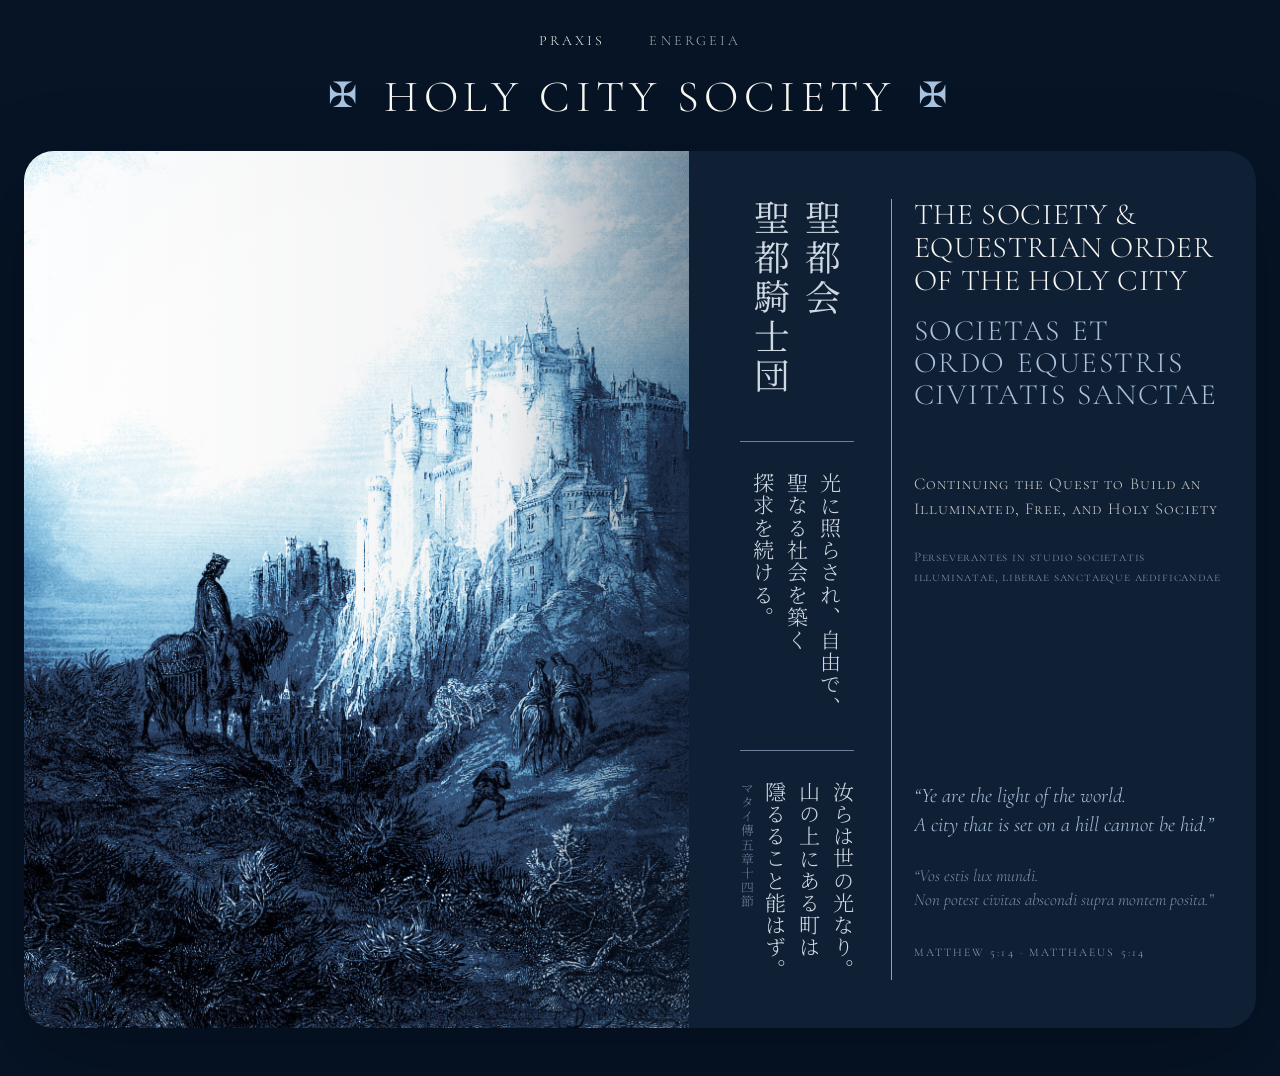
==== commit 0ba1721d: "Update index.html" ====
--- a/index.html
+++ b/index.html
@@ -72,9 +72,7 @@
       <div class="hero-copy">
         <div class="trilingual-layout">
 
-          <!-- =========================
-               CENTRAL DIVIDING RULE
-               ========================= -->
+          <!-- CENTRAL DIVIDING RULE -->
 
           <div
             class="language-rule"
@@ -82,9 +80,7 @@
           ></div>
 
 
-          <!-- =========================
-               JAPANESE — IDENTITY
-               ========================= -->
+          <!-- JAPANESE: IDENTITY -->
 
           <section
             class="japanese-section japanese-identity"
@@ -103,9 +99,7 @@
           </section>
 
 
-          <!-- =========================
-               ENGLISH + LATIN — IDENTITY
-               ========================= -->
+          <!-- ENGLISH + LATIN: IDENTITY -->
 
           <section class="western-section western-identity">
             <h1
@@ -121,7 +115,13 @@
 
               <span class="title-line">
                 <span class="fit-text">
-                  Equestrian Order of the Holy City
+                  Equestrian Order
+                </span>
+              </span>
+
+              <span class="title-line">
+                <span class="fit-text">
+                  of the Holy City
                 </span>
               </span>
             </h1>
@@ -138,16 +138,20 @@
 
               <span class="title-line">
                 <span class="fit-text">
-                  Ordo Equestris Civitatis Sanctae
+                  Ordo Equestris
+                </span>
+              </span>
+
+              <span class="title-line">
+                <span class="fit-text">
+                  Civitatis Sanctae
                 </span>
               </span>
             </p>
           </section>
 
 
-          <!-- =========================
-               JAPANESE — MISSION
-               ========================= -->
+          <!-- JAPANESE: MISSION -->
 
           <section
             class="japanese-section japanese-mission"
@@ -170,9 +174,7 @@
           </section>
 
 
-          <!-- =========================
-               ENGLISH + LATIN — MISSION
-               ========================= -->
+          <!-- ENGLISH + LATIN: MISSION -->
 
           <section class="western-section western-mission">
             <p
@@ -203,9 +205,7 @@
           </section>
 
 
-          <!-- =========================
-               JAPANESE — SCRIPTURE
-               ========================= -->
+          <!-- JAPANESE: SCRIPTURE -->
 
           <section
             class="japanese-section japanese-scripture"
@@ -232,9 +232,7 @@
           </section>
 
 
-          <!-- =========================
-               ENGLISH + LATIN — SCRIPTURE
-               ========================= -->
+          <!-- ENGLISH + LATIN: SCRIPTURE -->
 
           <section class="western-section western-scripture">
             <blockquote class="scripture">
@@ -278,11 +276,6 @@
   <script>
     (() => {
       const referenceFontSize = 100;
-
-      /*
-        Slight extra allowance protects against
-        fractional-width clipping on mobile Safari.
-      */
       const widthSafetyAllowance = 6;
 
       const canvas =
--- a/styles.css
+++ b/styles.css
@@ -11,10 +11,9 @@
   --radius: 30px;
   --shadow: 0 30px 90px rgba(0, 0, 0, 0.26);
 
-  --wordmark-width: 30rem;
-  --supporting-width: 30rem;
-
   --content-inset: 24px;
+
+  --language-rule: rgba(168, 194, 222, 0.8);
 }
 
 * {
@@ -29,11 +28,18 @@
   margin: 0;
   min-height: 100vh;
   overflow-x: hidden;
+
   background: var(--bg);
   color: var(--text);
-  font-family: "Cormorant Garamond", Garamond, serif;
+
+  font-family:
+    "Cormorant Garamond",
+    Garamond,
+    serif;
+
   font-size: 18px;
   font-weight: 300;
+
   -webkit-font-smoothing: antialiased;
   text-rendering: optimizeLegibility;
 }
@@ -44,11 +50,18 @@
 }
 
 .site-shell {
-  width: min(calc(100% - 48px), var(--shell));
+  width: min(
+    calc(100% - 48px),
+    var(--shell)
+  );
+
   margin-inline: auto;
 }
 
-/* Header */
+
+/* =====================================================
+   HEADER
+   ===================================================== */
 
 .site-header {
   padding-top: 32px;
@@ -58,12 +71,21 @@
 .top-nav {
   display: flex;
   justify-content: center;
+
   gap: 44px;
+
   margin-bottom: 28px;
+
   color: var(--muted);
-  font-family: "Cormorant Garamond", Garamond, serif;
+
+  font-family:
+    "Cormorant Garamond",
+    Garamond,
+    serif;
+
   font-size: 0.88rem;
   font-weight: 300;
+
   letter-spacing: 0.22em;
   text-transform: uppercase;
 }
@@ -82,41 +104,68 @@
   display: flex;
   align-items: center;
   justify-content: center;
+
   gap: 22px;
+
   color: var(--text);
-  font-family: "Cormorant Garamond", Garamond, serif;
-  font-size: clamp(2rem, 3.5vw, 3.5rem);
+
+  font-family:
+    "Cormorant Garamond",
+    Garamond,
+    serif;
+
+  font-size: clamp(
+    2rem,
+    3.5vw,
+    3.5rem
+  );
+
   font-weight: 300;
+
   letter-spacing: 0.12em;
   line-height: 0.9;
+
   text-align: center;
   text-transform: uppercase;
 }
 
 .site-cross {
   flex: 0 0 auto;
+
   color: var(--accent-blue);
+
   font-size: 0.78em;
   font-weight: 300;
 }
 
-/* Hero */
+
+/* =====================================================
+   HERO
+   ===================================================== */
 
 .hero {
   display: grid;
+
   grid-template-columns:
     minmax(0, 1.08fr)
     minmax(430px, 0.92fr);
+
   min-height: 720px;
+
   margin-bottom: 48px;
+
   overflow: hidden;
+
   background: var(--panel);
+
   border-radius: var(--radius);
+
   box-shadow: var(--shadow);
 }
 
 .hero-art {
   min-height: 720px;
+
   background-image:
     linear-gradient(
       90deg,
@@ -125,174 +174,563 @@
       rgba(15, 31, 52, 0.46)
     ),
     url("./B34EE0E8-7698-45C1-A5B6-EF87853A96F7.jpeg");
+
   background-position: center;
   background-repeat: no-repeat;
   background-size: cover;
 }
 
 .hero-copy {
+  min-width: 0;
+
+  padding:
+    clamp(54px, 5.4vw, 82px)
+    clamp(34px, 4vw, 62px);
+
+  overflow: hidden;
+}
+
+
+/* =====================================================
+   TRILINGUAL GRID
+
+   Japanese | Rule | English + Latin
+   ===================================================== */
+
+.trilingual-layout {
+  display: grid;
+
+  grid-template-columns:
+    minmax(116px, 30%)
+    1px
+    minmax(0, 1fr);
+
+  grid-template-rows:
+    auto
+    auto
+    auto;
+
+  column-gap:
+    clamp(
+      18px,
+      2.8vw,
+      34px
+    );
+
+  row-gap:
+    clamp(
+      42px,
+      5vw,
+      62px
+    );
+
+  width: 100%;
+  min-width: 0;
+}
+
+
+/* =====================================================
+   CENTRAL RULE
+   ===================================================== */
+
+.language-rule {
+  grid-column: 2;
+  grid-row: 1 / 4;
+
+  width: 1px;
+  height: 100%;
+
+  background: var(--language-rule);
+}
+
+
+/* =====================================================
+   JAPANESE COLUMN
+   ===================================================== */
+
+.japanese-section {
+  position: relative;
+
+  grid-column: 1;
+
   display: flex;
-  flex-direction: column;
   justify-content: center;
+  align-items: flex-start;
+
   min-width: 0;
-  padding: clamp(54px, 5.4vw, 82px);
-}
-
-/* Bilingual formal wordmark */
-
-.bilingual-wordmark {
-  position: relative;
-  width: min(100%, var(--wordmark-width));
-  max-width: 100%;
-  margin-bottom: 38px;
-  padding-left: var(--content-inset);
-}
-
-.bilingual-wordmark::before {
+
+  color: rgba(
+    228,
+    237,
+    245,
+    0.9
+  );
+
+  font-family:
+    "Noto Serif JP",
+    "Yu Mincho",
+    "Hiragino Mincho ProN",
+    serif;
+}
+
+.japanese-identity {
+  grid-row: 1;
+}
+
+.japanese-mission {
+  grid-row: 2;
+}
+
+.japanese-scripture {
+  grid-row: 3;
+}
+
+
+/* -----------------------------------------------------
+   Japanese page breaks
+   ----------------------------------------------------- */
+
+.japanese-mission::before,
+.japanese-scripture::before {
   content: "";
+
   position: absolute;
-  top: 0;
-  bottom: 0;
-  left: 0;
-  width: 1px;
-  background: var(--accent-blue);
-}
+
+  top:
+    calc(
+      clamp(
+        42px,
+        5vw,
+        62px
+      ) / -2
+    );
+
+  left: 10%;
+  right: 10%;
+
+  height: 1px;
+
+  background: var(--language-rule);
+
+  opacity: 0.75;
+}
+
+
+/* =====================================================
+   JAPANESE VERTICAL COLUMNS
+
+   Columns progress right-to-left.
+   Characters read top-to-bottom.
+   ===================================================== */
+
+.japanese-columns {
+  display: flex;
+
+  flex-direction: row-reverse;
+
+  justify-content: center;
+  align-items: flex-start;
+
+  width: 100%;
+
+  gap:
+    clamp(
+      7px,
+      1vw,
+      13px
+    );
+}
+
+.japanese-column,
+.japanese-reference {
+  writing-mode: vertical-rl;
+  text-orientation: upright;
+
+  margin: 0;
+
+  white-space: nowrap;
+
+  font-weight: 300;
+  line-height: 1;
+
+  letter-spacing: 0.065em;
+}
+
+
+/* =====================================================
+   JAPANESE IDENTITY
+   ===================================================== */
+
+.identity-columns {
+  gap:
+    clamp(
+      10px,
+      1.25vw,
+      17px
+    );
+}
+
+.japanese-identity .japanese-column {
+  font-size:
+    clamp(
+      24px,
+      2.8vw,
+      38px
+    );
+
+  font-weight: 400;
+
+  letter-spacing: 0.1em;
+}
+
+
+/* =====================================================
+   JAPANESE MISSION
+   ===================================================== */
+
+.japanese-mission .japanese-column {
+  font-size:
+    clamp(
+      16px,
+      1.65vw,
+      23px
+    );
+
+  letter-spacing: 0.065em;
+}
+
+
+/* =====================================================
+   JAPANESE SCRIPTURE
+   ===================================================== */
+
+.japanese-scripture .japanese-column {
+  font-size:
+    clamp(
+      16px,
+      1.65vw,
+      23px
+    );
+
+  letter-spacing: 0.055em;
+}
+
+.japanese-reference {
+  color: var(--accent-blue-soft);
+
+  font-size:
+    clamp(
+      10px,
+      1vw,
+      14px
+    );
+
+  letter-spacing: 0.09em;
+
+  opacity: 0.7;
+}
+
+
+/* =====================================================
+   WESTERN COLUMN
+   ===================================================== */
+
+.western-section {
+  grid-column: 3;
+
+  width: 100%;
+  min-width: 0;
+
+  overflow: hidden;
+}
+
+.western-identity {
+  grid-row: 1;
+}
+
+.western-mission {
+  grid-row: 2;
+}
+
+.western-scripture {
+  grid-row: 3;
+}
+
+
+/* =====================================================
+   FORMAL WORDMARK
+   ===================================================== */
 
 .formal-title {
   width: 100%;
   min-width: 0;
+
   margin: 0;
-  font-family: "Cormorant Garamond", Garamond, serif;
+
+  font-family:
+    "Cormorant Garamond",
+    Garamond,
+    serif;
+
   font-kerning: normal;
+
   font-weight: 300;
+
   text-align: left;
   text-transform: uppercase;
 }
 
 .formal-english {
-  margin-bottom: 17px;
+  margin-bottom: 18px;
+
   color: var(--text);
 }
 
 .formal-latin {
-  margin-bottom: 0;
   color: var(--accent-blue);
 }
 
 .title-line {
   display: flex;
   align-items: baseline;
+
   width: 100%;
   min-width: 0;
+
   overflow: visible;
+
   white-space: nowrap;
 }
 
 .fit-text {
   display: inline-block;
+
   flex: 0 0 auto;
+
+  max-width: 100%;
+
   white-space: nowrap;
+
   line-height: 1.08;
+
   transform-origin: left center;
 }
 
 .formal-english .fit-text {
-  --tracking-em: 0.025;
+  --tracking-em: 0.02;
   --word-spacing-em: 0;
-  --minimum-fit-size: 10;
+
+  --minimum-fit-size: 8;
   --maximum-fit-size: 180;
 
-  font-family: "Cormorant Garamond", Garamond, serif;
+  font-family:
+    "Cormorant Garamond",
+    Garamond,
+    serif;
+
   font-weight: 300;
-  letter-spacing: 0.025em;
-  word-spacing: normal;
+
+  letter-spacing: 0.02em;
 }
 
 .formal-latin .fit-text {
-  --tracking-em: 0.055;
-  --word-spacing-em: 0.12;
-  --minimum-fit-size: 10;
+  --tracking-em: 0.05;
+  --word-spacing-em: 0.1;
+
+  --minimum-fit-size: 8;
   --maximum-fit-size: 180;
 
   color: var(--accent-blue);
-  font-family: "Cormorant Garamond", Garamond, serif;
+
+  font-family:
+    "Cormorant Garamond",
+    Garamond,
+    serif;
+
   font-weight: 300;
-  letter-spacing: 0.055em;
-  word-spacing: 0.12em;
-}
-
-/* Mission */
+
+  letter-spacing: 0.05em;
+  word-spacing: 0.1em;
+}
+
+
+/* =====================================================
+   MISSION
+   ===================================================== */
 
 .mission {
-  --tracking-em: 0.075;
+  width: 100%;
+  max-width: 100%;
+
+  margin: 0;
+
+  font-family:
+    "Cormorant Garamond",
+    Garamond,
+    serif;
+
+  font-weight: 300;
+
+  text-transform: none;
+}
+
+.mission-english {
+  --tracking-em: 0.06;
   --word-spacing-em: 0;
-  --minimum-group-size: 10;
+
+  --minimum-group-size: 8;
   --maximum-group-size: 20;
 
-  width: min(100%, var(--supporting-width));
-  max-width: 100%;
-  margin: 0 0 32px;
-  padding-left: var(--content-inset);
-  color: rgba(247, 246, 240, 0.78);
-  font-family: "Cormorant Garamond", Garamond, serif;
+  color:
+    rgba(
+      247,
+      246,
+      240,
+      0.8
+    );
+
   font-variant-caps: small-caps;
-  font-weight: 300;
-  letter-spacing: 0.075em;
+
+  letter-spacing: 0.06em;
   line-height: 1.5;
-  text-transform: none;
+}
+
+.mission-latin {
+  --tracking-em: 0.045;
+  --word-spacing-em: 0;
+
+  --minimum-group-size: 8;
+  --maximum-group-size: 16;
+
+  margin-top:
+    clamp(
+      20px,
+      2vw,
+      30px
+    );
+
+  color:
+    rgba(
+      168,
+      194,
+      222,
+      0.7
+    );
+
+  font-variant-caps: small-caps;
+
+  letter-spacing: 0.045em;
+  line-height: 1.5;
 }
 
 .equal-size-line {
   display: block;
+
   width: max-content;
   max-width: 100%;
+
   white-space: nowrap;
 }
 
-/* Scripture */
+
+/* =====================================================
+   SCRIPTURE
+   ===================================================== */
 
 .scripture {
-  width: min(100%, var(--supporting-width));
+  width: 100%;
   max-width: 100%;
+
   margin: 0;
-  padding: 0 0 0 var(--content-inset);
+  padding: 0;
+
   color: var(--accent-blue);
 }
 
 .scripture p {
+  width: 100%;
+
+  margin: 0;
+
+  font-family:
+    "Cormorant Garamond",
+    Garamond,
+    serif;
+
+  font-style: italic;
+  font-weight: 300;
+
+  letter-spacing: 0;
+
+  line-height: 1.4;
+}
+
+.scripture-english {
   --tracking-em: 0;
   --word-spacing-em: 0;
-  --minimum-group-size: 10;
+
+  --minimum-group-size: 8;
   --maximum-group-size: 22;
-
-  width: 100%;
-  margin: 0 0 10px;
-  font-family: "Cormorant Garamond", Garamond, serif;
-  font-style: italic;
-  font-weight: 300;
-  letter-spacing: 0;
-  line-height: 1.4;
+}
+
+.scripture-latin {
+  --tracking-em: 0;
+  --word-spacing-em: 0;
+
+  --minimum-group-size: 8;
+  --maximum-group-size: 17;
+
+  margin-top:
+    clamp(
+      18px,
+      2vw,
+      28px
+    ) !important;
+
+  color:
+    rgba(
+      168,
+      194,
+      222,
+      0.7
+    );
 }
 
 .scripture cite {
   display: block;
+
+  margin-top:
+    clamp(
+      20px,
+      2.5vw,
+      32px
+    );
+
   color: var(--accent-blue-soft);
-  font-family: "Cormorant Garamond", Garamond, serif;
+
+  font-family:
+    "Cormorant Garamond",
+    Garamond,
+    serif;
+
   font-size: 0.72rem;
+
   font-style: normal;
   font-weight: 300;
+
   letter-spacing: 0.18em;
+
+  line-height: 1.45;
+
   text-transform: uppercase;
 }
 
-/* Small laptop and landscape tablet */
+
+/* =====================================================
+   SMALL LAPTOP / LANDSCAPE TABLET
+   ===================================================== */
 
 @media (max-width: 1400px) {
-  :root {
-    --wordmark-width: 27rem;
-    --supporting-width: 27rem;
-  }
-
   .hero {
     grid-template-columns:
       minmax(0, 1.08fr)
@@ -300,18 +738,25 @@
   }
 
   .hero-copy {
-    padding: 48px 42px;
-  }
-}
-
-/* Landscape tablet */
+    padding: 48px 36px;
+  }
+
+  .trilingual-layout {
+    grid-template-columns:
+      minmax(105px, 29%)
+      1px
+      minmax(0, 1fr);
+
+    column-gap: 22px;
+  }
+}
+
+
+/* =====================================================
+   LANDSCAPE TABLET
+   ===================================================== */
 
 @media (max-width: 1180px) {
-  :root {
-    --wordmark-width: 25rem;
-    --supporting-width: 25rem;
-  }
-
   .hero {
     grid-template-columns:
       minmax(0, 1fr)
@@ -319,25 +764,41 @@
   }
 
   .hero-copy {
-    padding: 46px 38px;
-  }
-}
-
-/* Portrait tablet */
+    padding: 46px 32px;
+  }
+
+  .trilingual-layout {
+    grid-template-columns:
+      minmax(100px, 29%)
+      1px
+      minmax(0, 1fr);
+
+    column-gap: 20px;
+
+    row-gap: 48px;
+  }
+
+  .japanese-mission::before,
+  .japanese-scripture::before {
+    top: -24px;
+  }
+}
+
+
+/* =====================================================
+   PORTRAIT TABLET
+   ===================================================== */
 
 @media (max-width: 980px) {
-  :root {
-    --wordmark-width: 32rem;
-    --supporting-width: 32rem;
-  }
-
   .hero {
     grid-template-columns: 1fr;
+
     min-height: auto;
   }
 
   .hero-art {
     min-height: 520px;
+
     background-image:
       linear-gradient(
         180deg,
@@ -350,19 +811,43 @@
   .hero-copy {
     padding: 50px 44px 58px;
   }
-}
-
-/* Mobile */
+
+  .trilingual-layout {
+    grid-template-columns:
+      minmax(150px, 29%)
+      1px
+      minmax(0, 1fr);
+
+    column-gap: 32px;
+
+    row-gap: 54px;
+  }
+
+  .japanese-mission::before,
+  .japanese-scripture::before {
+    top: -27px;
+  }
+
+  .japanese-columns {
+    gap: 11px;
+  }
+}
+
+
+/* =====================================================
+   MOBILE
+   ===================================================== */
 
 @media (max-width: 640px) {
   :root {
-    --wordmark-width: 100%;
-    --supporting-width: 100%;
     --content-inset: 16px;
   }
 
   .site-shell {
-    width: min(calc(100% - 24px), var(--shell));
+    width: min(
+      calc(100% - 24px),
+      var(--shell)
+    );
   }
 
   .site-header {
@@ -372,14 +857,19 @@
 
   .top-nav {
     gap: 28px;
+
     margin-bottom: 22px;
+
     font-size: 0.76rem;
+
     letter-spacing: 0.18em;
   }
 
   .site-name {
     gap: 10px;
+
     font-size: 1.78rem;
+
     letter-spacing: 0.075em;
     line-height: 0.9;
   }
@@ -394,22 +884,76 @@
 
   .hero {
     margin-bottom: 28px;
+
     border-radius: 22px;
   }
 
   .hero-art {
     min-height: 390px;
+
     background-position: center top;
   }
 
   .hero-copy {
-    padding: 36px 24px 44px;
-  }
-
-  .bilingual-wordmark {
-    width: 100%;
-    max-width: 100%;
-    margin-bottom: 32px;
+    padding:
+      38px
+      24px
+      46px;
+  }
+
+  .trilingual-layout {
+    grid-template-columns:
+      minmax(106px, 31%)
+      1px
+      minmax(0, 1fr);
+
+    column-gap: 20px;
+
+    row-gap: 42px;
+  }
+
+  .japanese-mission::before,
+  .japanese-scripture::before {
+    top: -21px;
+
+    left: 8%;
+    right: 8%;
+  }
+
+  .japanese-columns {
+    gap: 7px;
+  }
+
+  .identity-columns {
+    gap: 9px;
+  }
+
+  .japanese-identity .japanese-column {
+    font-size:
+      clamp(
+        22px,
+        5.7vw,
+        30px
+      );
+  }
+
+  .japanese-mission .japanese-column,
+  .japanese-scripture .japanese-column {
+    font-size:
+      clamp(
+        15px,
+        3.85vw,
+        20px
+      );
+  }
+
+  .japanese-reference {
+    font-size:
+      clamp(
+        9px,
+        2.45vw,
+        12px
+      );
   }
 
   .formal-english {
@@ -421,47 +965,60 @@
   }
 
   .formal-english .fit-text {
-    --tracking-em: 0.016;
-    letter-spacing: 0.016em;
+    --tracking-em: 0.012;
+
+    letter-spacing: 0.012em;
   }
 
   .formal-latin .fit-text {
-    --tracking-em: 0.04;
-    --word-spacing-em: 0.09;
-
-    letter-spacing: 0.04em;
-    word-spacing: 0.09em;
-  }
-
-  .mission {
-    --tracking-em: 0.055;
+    --tracking-em: 0.03;
+    --word-spacing-em: 0.07;
+
+    letter-spacing: 0.03em;
+    word-spacing: 0.07em;
+  }
+
+  .mission-english {
+    --tracking-em: 0.045;
     --maximum-group-size: 17;
 
-    margin-bottom: 28px;
-    letter-spacing: 0.055em;
-    line-height: 1.45;
-  }
-
-  .scripture p {
+    letter-spacing: 0.045em;
+  }
+
+  .mission-latin {
+    --tracking-em: 0.03;
+    --maximum-group-size: 14;
+
+    margin-top: 18px;
+
+    letter-spacing: 0.03em;
+  }
+
+  .scripture-english {
     --maximum-group-size: 19;
-
-    margin-bottom: 10px;
-    line-height: 1.4;
+  }
+
+  .scripture-latin {
+    --maximum-group-size: 15;
+
+    margin-top: 17px !important;
   }
 
   .scripture cite {
-    font-size: 0.66rem;
-    letter-spacing: 0.14em;
-  }
-}
-
-/* Narrow mobile */
+    margin-top: 22px;
+
+    font-size: 0.63rem;
+
+    letter-spacing: 0.12em;
+  }
+}
+
+
+/* =====================================================
+   NARROW MOBILE
+   ===================================================== */
 
 @media (max-width: 390px) {
-  :root {
-    --content-inset: 14px;
-  }
-
   .site-name {
     font-size: 1.58rem;
   }
@@ -471,30 +1028,97 @@
   }
 
   .hero-copy {
-    padding: 32px 20px 38px;
+    padding:
+      34px
+      20px
+      40px;
+  }
+
+  .trilingual-layout {
+    grid-template-columns:
+      minmax(90px, 29%)
+      1px
+      minmax(0, 1fr);
+
+    column-gap: 16px;
+
+    row-gap: 38px;
+  }
+
+  .japanese-mission::before,
+  .japanese-scripture::before {
+    top: -19px;
+  }
+
+  .japanese-columns {
+    gap: 5px;
+  }
+
+  .identity-columns {
+    gap: 7px;
+  }
+
+  .japanese-identity .japanese-column {
+    font-size:
+      clamp(
+        20px,
+        5.5vw,
+        26px
+      );
+  }
+
+  .japanese-mission .japanese-column,
+  .japanese-scripture .japanese-column {
+    font-size:
+      clamp(
+        14px,
+        3.7vw,
+        18px
+      );
+  }
+
+  .japanese-reference {
+    font-size:
+      clamp(
+        8px,
+        2.25vw,
+        10px
+      );
   }
 
   .formal-english .fit-text {
-    --tracking-em: 0.012;
-    letter-spacing: 0.012em;
+    --tracking-em: 0.008;
+
+    letter-spacing: 0.008em;
   }
 
   .formal-latin .fit-text {
-    --tracking-em: 0.032;
-    --word-spacing-em: 0.08;
-
-    letter-spacing: 0.032em;
-    word-spacing: 0.08em;
-  }
-
-  .mission {
-    --tracking-em: 0.045;
+    --tracking-em: 0.024;
+    --word-spacing-em: 0.055;
+
+    letter-spacing: 0.024em;
+    word-spacing: 0.055em;
+  }
+
+  .mission-english {
+    --tracking-em: 0.035;
     --maximum-group-size: 16;
 
-    letter-spacing: 0.045em;
-  }
-
-  .scripture p {
+    letter-spacing: 0.035em;
+  }
+
+  .mission-latin {
+    --tracking-em: 0.025;
+    --maximum-group-size: 13;
+
+    letter-spacing: 0.025em;
+  }
+
+  .scripture-english {
     --maximum-group-size: 18;
   }
+
+  .scripture-latin {
+    --maximum-group-size: 14;
+  }
 }
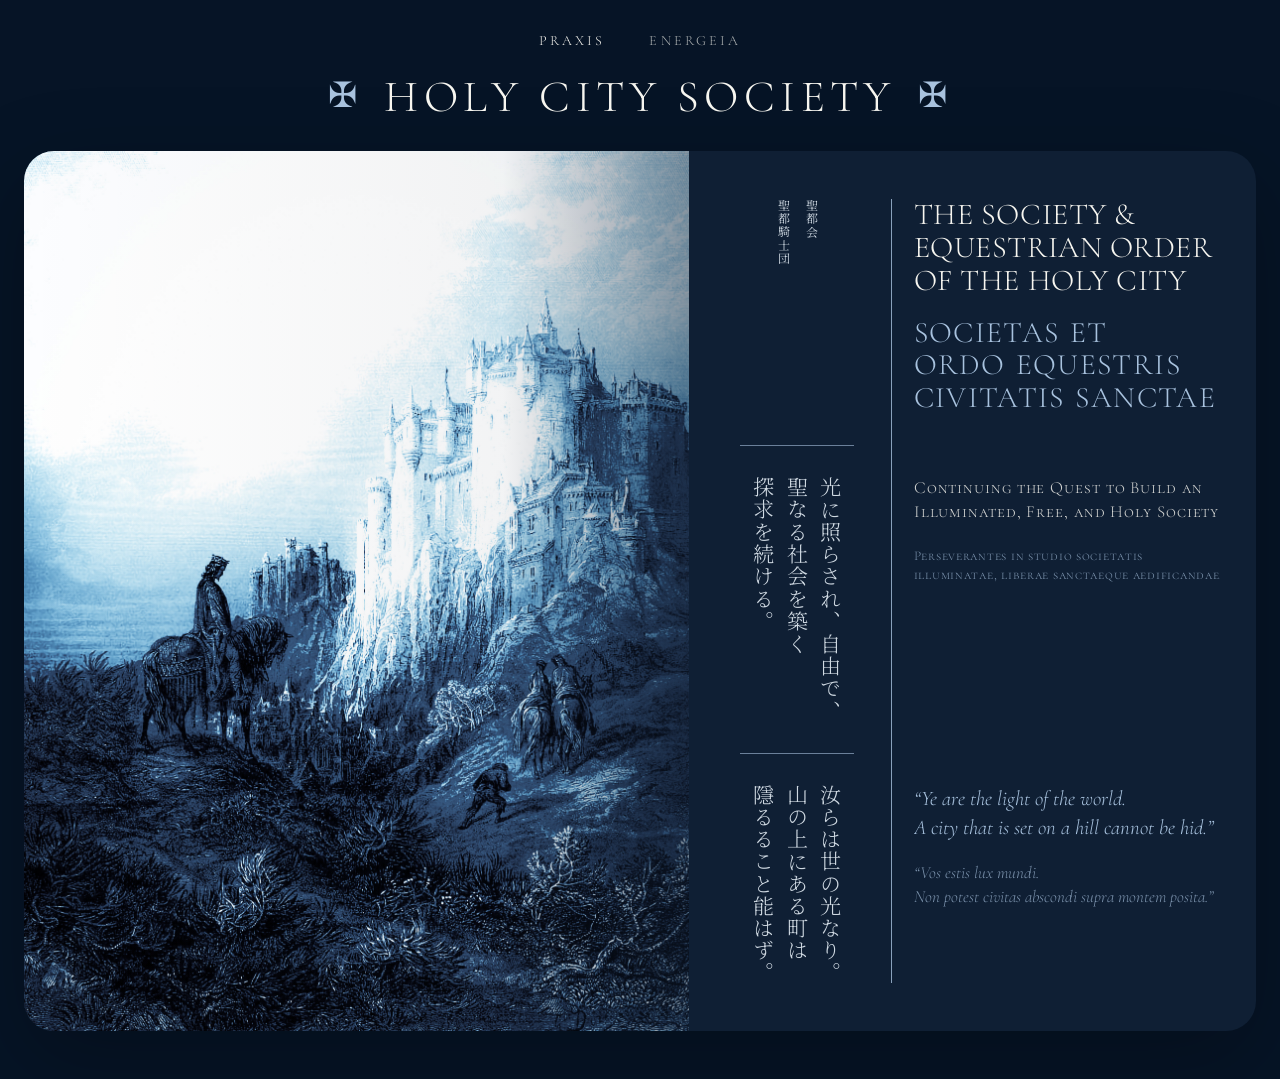
==== commit 0b15933e: "Update index.html" ====
--- a/index.html
+++ b/index.html
@@ -72,15 +72,10 @@
       <div class="hero-copy">
         <div class="trilingual-layout">
 
-          <!-- CENTRAL DIVIDING RULE -->
-
           <div
             class="language-rule"
             aria-hidden="true"
           ></div>
-
-
-          <!-- JAPANESE: IDENTITY -->
 
           <section
             class="japanese-section japanese-identity"
@@ -97,9 +92,6 @@
               </p>
             </div>
           </section>
-
-
-          <!-- ENGLISH + LATIN: IDENTITY -->
 
           <section class="western-section western-identity">
             <h1
@@ -150,9 +142,6 @@
             </p>
           </section>
 
-
-          <!-- JAPANESE: MISSION -->
-
           <section
             class="japanese-section japanese-mission"
             lang="ja"
@@ -172,9 +161,6 @@
               </p>
             </div>
           </section>
-
-
-          <!-- ENGLISH + LATIN: MISSION -->
 
           <section class="western-section western-mission">
             <p
@@ -204,9 +190,6 @@
             </p>
           </section>
 
-
-          <!-- JAPANESE: SCRIPTURE -->
-
           <section
             class="japanese-section japanese-scripture"
             lang="ja"
@@ -224,15 +207,8 @@
               <p class="japanese-column">
                 隱るること能はず。
               </p>
-
-              <p class="japanese-reference">
-                マタイ傳五章十四節
-              </p>
             </div>
           </section>
-
-
-          <!-- ENGLISH + LATIN: SCRIPTURE -->
 
           <section class="western-section western-scripture">
             <blockquote class="scripture">
@@ -261,10 +237,6 @@
                   Non potest civitas abscondi supra montem posita.”
                 </span>
               </p>
-
-              <cite>
-                Matthew 5:14 · Matthaeus 5:14
-              </cite>
             </blockquote>
           </section>
 
@@ -546,6 +518,95 @@
         });
       }
 
+      function fitJapaneseIdentity() {
+        const section =
+          document.querySelector(
+            ".japanese-identity"
+          );
+
+        const group =
+          section?.querySelector(
+            ".identity-columns"
+          );
+
+        const columns = group
+          ? Array.from(
+              group.querySelectorAll(
+                ".japanese-column"
+              )
+            )
+          : [];
+
+        const westernIdentity =
+          document.querySelector(
+            ".western-identity"
+          );
+
+        if (
+          !section ||
+          !group ||
+          !columns.length ||
+          !westernIdentity
+        ) {
+          return;
+        }
+
+        columns.forEach((column) => {
+          column.style.fontSize = "";
+        });
+
+        const availableWidth =
+          Math.max(
+            section.clientWidth - 2,
+            0
+          );
+
+        const availableHeight =
+          Math.max(
+            westernIdentity.clientHeight - 2,
+            0
+          );
+
+        if (
+          availableWidth <= 0 ||
+          availableHeight <= 0
+        ) {
+          return;
+        }
+
+        let low = 12;
+        let high = 96;
+        let best = 12;
+
+        for (let i = 0; i < 24; i += 1) {
+          const mid = (low + high) / 2;
+
+          columns.forEach((column) => {
+            column.style.fontSize =
+              `${mid}px`;
+          });
+
+          const rect =
+            group.getBoundingClientRect();
+
+          const fits =
+            rect.width <= availableWidth &&
+            rect.height <= availableHeight;
+
+          if (fits) {
+            best = mid;
+            low = mid;
+          } else {
+            high = mid;
+          }
+        }
+
+        columns.forEach((column) => {
+          column.style.fontSize =
+            `${best}px`;
+        });
+      }
+
       function fitAllTypography() {
         document
           .querySelectorAll(
@@ -558,6 +619,8 @@
             ".western-section .equal-size-group"
           )
           .forEach(fitEqualSizeGroup);
+
+        fitJapaneseIdentity();
       }
 
       let resizeFrame;
--- a/styles.css
+++ b/styles.css
@@ -193,8 +193,6 @@
 
 /* =====================================================
    TRILINGUAL GRID
-
-   Japanese | Rule | English + Latin
    ===================================================== */
 
 .trilingual-layout {
@@ -286,9 +284,7 @@
 }
 
 
-/* -----------------------------------------------------
-   Japanese page breaks
-   ----------------------------------------------------- */
+/* Japanese page breaks */
 
 .japanese-mission::before,
 .japanese-scripture::before {
@@ -318,9 +314,6 @@
 
 /* =====================================================
    JAPANESE VERTICAL COLUMNS
-
-   Columns progress right-to-left.
-   Characters read top-to-bottom.
    ===================================================== */
 
 .japanese-columns {
@@ -373,9 +366,9 @@
 .japanese-identity .japanese-column {
   font-size:
     clamp(
-      24px,
-      2.8vw,
-      38px
+      22px,
+      2.45vw,
+      34px
     );
 
   font-weight: 400;
@@ -421,13 +414,13 @@
   font-size:
     clamp(
       10px,
-      1vw,
-      14px
+      1.15vw,
+      16px
     );
 
   letter-spacing: 0.09em;
 
-  opacity: 0.7;
+  opacity: 0.72;
 }
 
 
@@ -487,6 +480,8 @@
 }
 
 .formal-latin {
+  margin-top: 20px;
+
   color: var(--accent-blue);
 }
 
@@ -517,11 +512,11 @@
 }
 
 .formal-english .fit-text {
-  --tracking-em: 0.02;
+  --tracking-em: 0.018;
   --word-spacing-em: 0;
 
-  --minimum-fit-size: 8;
-  --maximum-fit-size: 180;
+  --minimum-fit-size: 11;
+  --maximum-fit-size: 52;
 
   font-family:
     "Cormorant Garamond",
@@ -530,15 +525,15 @@
 
   font-weight: 300;
 
-  letter-spacing: 0.02em;
+  letter-spacing: 0.018em;
 }
 
 .formal-latin .fit-text {
-  --tracking-em: 0.05;
-  --word-spacing-em: 0.1;
-
-  --minimum-fit-size: 8;
-  --maximum-fit-size: 180;
+  --tracking-em: 0.045;
+  --word-spacing-em: 0.08;
+
+  --minimum-fit-size: 10;
+  --maximum-fit-size: 36;
 
   color: var(--accent-blue);
 
@@ -549,8 +544,8 @@
 
   font-weight: 300;
 
-  letter-spacing: 0.05em;
-  word-spacing: 0.1em;
+  letter-spacing: 0.045em;
+  word-spacing: 0.08em;
 }
 
 
@@ -575,52 +570,45 @@
 }
 
 .mission-english {
-  --tracking-em: 0.06;
+  --tracking-em: 0.05;
   --word-spacing-em: 0;
 
-  --minimum-group-size: 8;
-  --maximum-group-size: 20;
-
-  color:
-    rgba(
-      247,
-      246,
-      240,
-      0.8
-    );
+  --minimum-group-size: 10;
+  --maximum-group-size: 25;
+
+  color: rgba(
+    247,
+    246,
+    240,
+    0.84
+  );
 
   font-variant-caps: small-caps;
 
-  letter-spacing: 0.06em;
-  line-height: 1.5;
+  letter-spacing: 0.05em;
+  line-height: 1.45;
 }
 
 .mission-latin {
-  --tracking-em: 0.045;
+  --tracking-em: 0.04;
   --word-spacing-em: 0;
 
-  --minimum-group-size: 8;
-  --maximum-group-size: 16;
-
-  margin-top:
-    clamp(
-      20px,
-      2vw,
-      30px
-    );
-
-  color:
-    rgba(
-      168,
-      194,
-      222,
-      0.7
-    );
+  --minimum-group-size: 9;
+  --maximum-group-size: 18;
+
+  margin-top: 22px;
+
+  color: rgba(
+    168,
+    194,
+    222,
+    0.7
+  );
 
   font-variant-caps: small-caps;
 
-  letter-spacing: 0.045em;
-  line-height: 1.5;
+  letter-spacing: 0.04em;
+  line-height: 1.45;
 }
 
 .equal-size-line {
@@ -669,31 +657,25 @@
   --tracking-em: 0;
   --word-spacing-em: 0;
 
-  --minimum-group-size: 8;
-  --maximum-group-size: 22;
+  --minimum-group-size: 10;
+  --maximum-group-size: 25;
 }
 
 .scripture-latin {
   --tracking-em: 0;
   --word-spacing-em: 0;
 
-  --minimum-group-size: 8;
-  --maximum-group-size: 17;
-
-  margin-top:
-    clamp(
-      18px,
-      2vw,
-      28px
-    ) !important;
-
-  color:
-    rgba(
-      168,
-      194,
-      222,
-      0.7
-    );
+  --minimum-group-size: 9;
+  --maximum-group-size: 18;
+
+  margin-top: 19px !important;
+
+  color: rgba(
+    168,
+    194,
+    222,
+    0.7
+  );
 }
 
 .scripture cite {
@@ -931,9 +913,9 @@
   .japanese-identity .japanese-column {
     font-size:
       clamp(
-        22px,
-        5.7vw,
-        30px
+        21px,
+        5.3vw,
+        28px
       );
   }
 
@@ -951,8 +933,8 @@
     font-size:
       clamp(
         9px,
-        2.45vw,
-        12px
+        2.6vw,
+        13px
       );
   }
 
@@ -960,27 +942,33 @@
     margin-bottom: 15px;
   }
 
-  .fit-text {
-    line-height: 1.1;
-  }
-
   .formal-english .fit-text {
     --tracking-em: 0.012;
 
+    --minimum-fit-size: 9;
+    --maximum-fit-size: 32;
+
     letter-spacing: 0.012em;
+  }
+
+  .formal-latin {
+    margin-top: 16px;
   }
 
   .formal-latin .fit-text {
     --tracking-em: 0.03;
     --word-spacing-em: 0.07;
 
+    --minimum-fit-size: 8;
+    --maximum-fit-size: 23;
+
     letter-spacing: 0.03em;
     word-spacing: 0.07em;
   }
 
   .mission-english {
     --tracking-em: 0.045;
-    --maximum-group-size: 17;
+    --maximum-group-size: 19;
 
     letter-spacing: 0.045em;
   }
@@ -995,7 +983,7 @@
   }
 
   .scripture-english {
-    --maximum-group-size: 19;
+    --maximum-group-size: 21;
   }
 
   .scripture-latin {
@@ -1062,8 +1050,8 @@
     font-size:
       clamp(
         20px,
-        5.5vw,
-        26px
+        5.2vw,
+        25px
       );
   }
 
@@ -1081,13 +1069,16 @@
     font-size:
       clamp(
         8px,
-        2.25vw,
-        10px
+        2.35vw,
+        11px
       );
   }
 
   .formal-english .fit-text {
     --tracking-em: 0.008;
+
+    --minimum-fit-size: 9;
+    --maximum-fit-size: 32;
 
     letter-spacing: 0.008em;
   }
@@ -1096,29 +1087,32 @@
     --tracking-em: 0.024;
     --word-spacing-em: 0.055;
 
+    --minimum-fit-size: 8;
+    --maximum-fit-size: 23;
+
     letter-spacing: 0.024em;
     word-spacing: 0.055em;
   }
 
   .mission-english {
     --tracking-em: 0.035;
-    --maximum-group-size: 16;
+    --maximum-group-size: 19;
 
     letter-spacing: 0.035em;
   }
 
   .mission-latin {
     --tracking-em: 0.025;
-    --maximum-group-size: 13;
+    --maximum-group-size: 14;
 
     letter-spacing: 0.025em;
   }
 
   .scripture-english {
-    --maximum-group-size: 18;
+    --maximum-group-size: 21;
   }
 
   .scripture-latin {
-    --maximum-group-size: 14;
+    --maximum-group-size: 15;
   }
 }
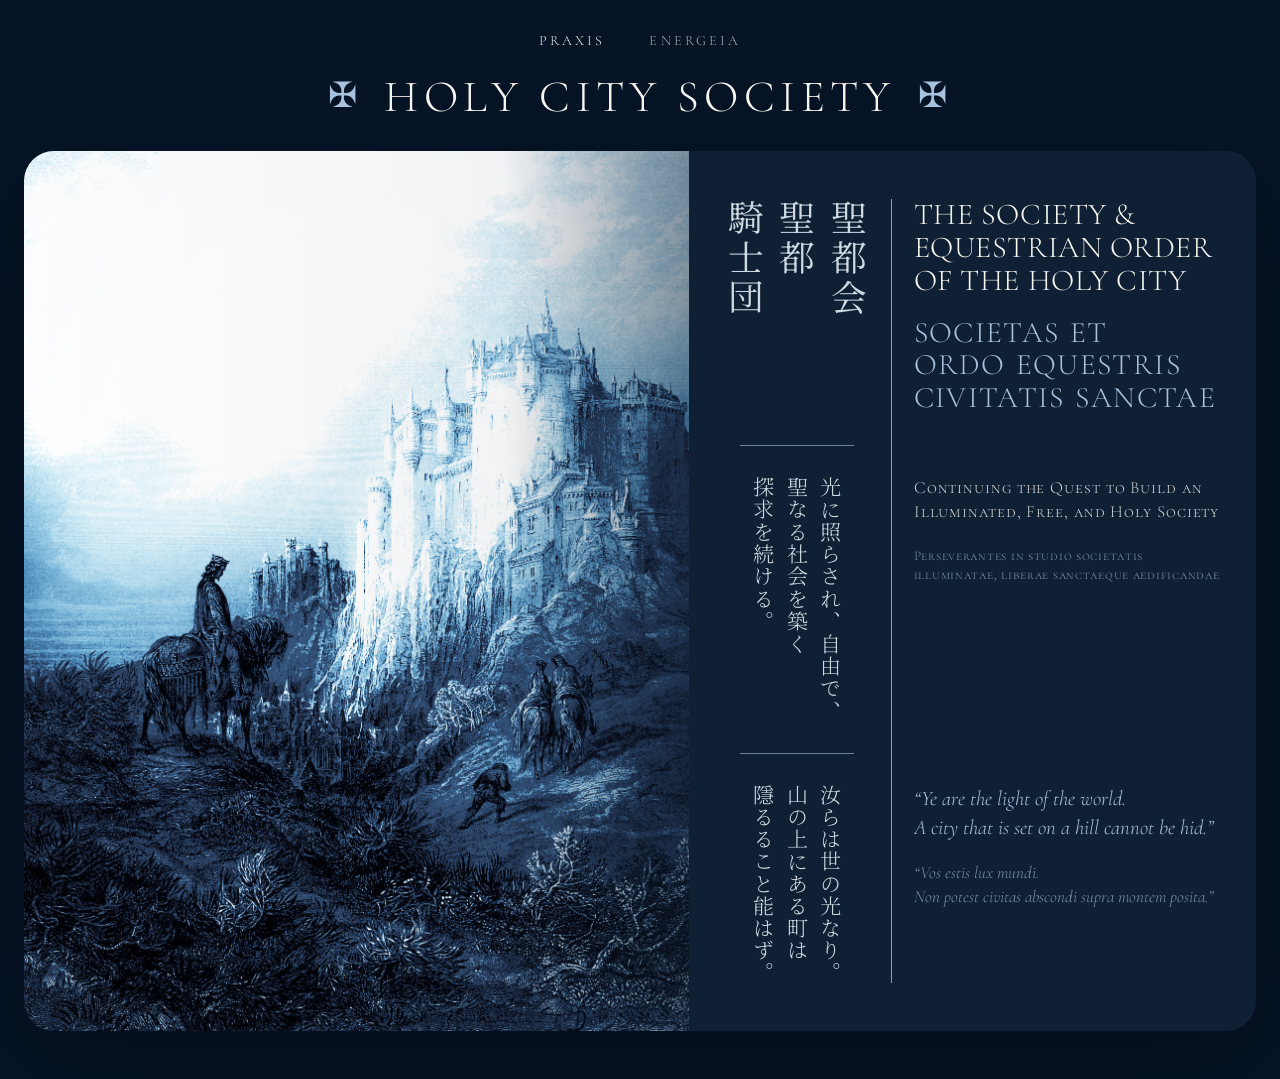
==== commit 56ad8368: "Update index.html" ====
--- a/index.html
+++ b/index.html
@@ -88,7 +88,11 @@
               </p>
 
               <p class="japanese-column">
-                聖都騎士団
+                聖都
+              </p>
+
+              <p class="japanese-column">
+                騎士団
               </p>
             </div>
           </section>
@@ -518,95 +522,6 @@
         });
       }
 
-      function fitJapaneseIdentity() {
-        const section =
-          document.querySelector(
-            ".japanese-identity"
-          );
-
-        const group =
-          section?.querySelector(
-            ".identity-columns"
-          );
-
-        const columns = group
-          ? Array.from(
-              group.querySelectorAll(
-                ".japanese-column"
-              )
-            )
-          : [];
-
-        const westernIdentity =
-          document.querySelector(
-            ".western-identity"
-          );
-
-        if (
-          !section ||
-          !group ||
-          !columns.length ||
-          !westernIdentity
-        ) {
-          return;
-        }
-
-        columns.forEach((column) => {
-          column.style.fontSize = "";
-        });
-
-        const availableWidth =
-          Math.max(
-            section.clientWidth - 2,
-            0
-          );
-
-        const availableHeight =
-          Math.max(
-            westernIdentity.clientHeight - 2,
-            0
-          );
-
-        if (
-          availableWidth <= 0 ||
-          availableHeight <= 0
-        ) {
-          return;
-        }
-
-        let low = 12;
-        let high = 96;
-        let best = 12;
-
-        for (let i = 0; i < 24; i += 1) {
-          const mid = (low + high) / 2;
-
-          columns.forEach((column) => {
-            column.style.fontSize =
-              `${mid}px`;
-          });
-
-          const rect =
-            group.getBoundingClientRect();
-
-          const fits =
-            rect.width <= availableWidth &&
-            rect.height <= availableHeight;
-
-          if (fits) {
-            best = mid;
-            low = mid;
-          } else {
-            high = mid;
-          }
-        }
-
-        columns.forEach((column) => {
-          column.style.fontSize =
-            `${best}px`;
-        });
-      }
-
       function fitAllTypography() {
         document
           .querySelectorAll(
@@ -619,8 +534,6 @@
             ".western-section .equal-size-group"
           )
           .forEach(fitEqualSizeGroup);
-
-        fitJapaneseIdentity();
       }
 
       let resizeFrame;
--- a/styles.css
+++ b/styles.css
@@ -58,7 +58,6 @@
   margin-inline: auto;
 }
 
-
 /* =====================================================
    HEADER
    ===================================================== */
@@ -137,7 +136,6 @@
   font-size: 0.78em;
   font-weight: 300;
 }
-
 
 /* =====================================================
    HERO
@@ -190,7 +188,6 @@
   overflow: hidden;
 }
 
-
 /* =====================================================
    TRILINGUAL GRID
    ===================================================== */
@@ -226,7 +223,6 @@
   min-width: 0;
 }
 
-
 /* =====================================================
    CENTRAL RULE
    ===================================================== */
@@ -240,7 +236,6 @@
 
   background: var(--language-rule);
 }
-
 
 /* =====================================================
    JAPANESE COLUMN
@@ -282,7 +277,6 @@
 .japanese-scripture {
   grid-row: 3;
 }
-
 
 /* Japanese page breaks */
 
@@ -311,7 +305,6 @@
   opacity: 0.75;
 }
 
-
 /* =====================================================
    JAPANESE VERTICAL COLUMNS
    ===================================================== */
@@ -334,8 +327,7 @@
     );
 }
 
-.japanese-column,
-.japanese-reference {
+.japanese-column {
   writing-mode: vertical-rl;
   text-orientation: upright;
 
@@ -348,7 +340,6 @@
 
   letter-spacing: 0.065em;
 }
-
 
 /* =====================================================
    JAPANESE IDENTITY
@@ -366,16 +357,15 @@
 .japanese-identity .japanese-column {
   font-size:
     clamp(
-      22px,
-      2.45vw,
-      34px
+      24px,
+      2.8vw,
+      42px
     );
 
   font-weight: 400;
 
   letter-spacing: 0.1em;
 }
-
 
 /* =====================================================
    JAPANESE MISSION
@@ -392,7 +382,6 @@
   letter-spacing: 0.065em;
 }
 
-
 /* =====================================================
    JAPANESE SCRIPTURE
    ===================================================== */
@@ -408,22 +397,6 @@
   letter-spacing: 0.055em;
 }
 
-.japanese-reference {
-  color: var(--accent-blue-soft);
-
-  font-size:
-    clamp(
-      10px,
-      1.15vw,
-      16px
-    );
-
-  letter-spacing: 0.09em;
-
-  opacity: 0.72;
-}
-
-
 /* =====================================================
    WESTERN COLUMN
    ===================================================== */
@@ -448,7 +421,6 @@
 .western-scripture {
   grid-row: 3;
 }
-
 
 /* =====================================================
    FORMAL WORDMARK
@@ -548,7 +520,6 @@
   word-spacing: 0.08em;
 }
 
-
 /* =====================================================
    MISSION
    ===================================================== */
@@ -574,7 +545,7 @@
   --word-spacing-em: 0;
 
   --minimum-group-size: 10;
-  --maximum-group-size: 25;
+  --maximum-group-size: 28;
 
   color: rgba(
     247,
@@ -594,7 +565,7 @@
   --word-spacing-em: 0;
 
   --minimum-group-size: 9;
-  --maximum-group-size: 18;
+  --maximum-group-size: 20;
 
   margin-top: 22px;
 
@@ -620,7 +591,6 @@
   white-space: nowrap;
 }
 
-
 /* =====================================================
    SCRIPTURE
    ===================================================== */
@@ -658,7 +628,7 @@
   --word-spacing-em: 0;
 
   --minimum-group-size: 10;
-  --maximum-group-size: 25;
+  --maximum-group-size: 27;
 }
 
 .scripture-latin {
@@ -666,7 +636,7 @@
   --word-spacing-em: 0;
 
   --minimum-group-size: 9;
-  --maximum-group-size: 18;
+  --maximum-group-size: 19;
 
   margin-top: 19px !important;
 
@@ -678,36 +648,6 @@
   );
 }
 
-.scripture cite {
-  display: block;
-
-  margin-top:
-    clamp(
-      20px,
-      2.5vw,
-      32px
-    );
-
-  color: var(--accent-blue-soft);
-
-  font-family:
-    "Cormorant Garamond",
-    Garamond,
-    serif;
-
-  font-size: 0.72rem;
-
-  font-style: normal;
-  font-weight: 300;
-
-  letter-spacing: 0.18em;
-
-  line-height: 1.45;
-
-  text-transform: uppercase;
-}
-
-
 /* =====================================================
    SMALL LAPTOP / LANDSCAPE TABLET
    ===================================================== */
@@ -733,7 +673,6 @@
   }
 }
 
-
 /* =====================================================
    LANDSCAPE TABLET
    ===================================================== */
@@ -766,7 +705,6 @@
   }
 }
 
-
 /* =====================================================
    PORTRAIT TABLET
    ===================================================== */
@@ -774,7 +712,6 @@
 @media (max-width: 980px) {
   .hero {
     grid-template-columns: 1fr;
-
     min-height: auto;
   }
 
@@ -815,7 +752,6 @@
   }
 }
 
-
 /* =====================================================
    MOBILE
    ===================================================== */
@@ -839,19 +775,14 @@
 
   .top-nav {
     gap: 28px;
-
     margin-bottom: 22px;
-
     font-size: 0.76rem;
-
     letter-spacing: 0.18em;
   }
 
   .site-name {
     gap: 10px;
-
     font-size: 1.78rem;
-
     letter-spacing: 0.075em;
     line-height: 0.9;
   }
@@ -866,13 +797,11 @@
 
   .hero {
     margin-bottom: 28px;
-
     border-radius: 22px;
   }
 
   .hero-art {
     min-height: 390px;
-
     background-position: center top;
   }
 
@@ -897,7 +826,6 @@
   .japanese-mission::before,
   .japanese-scripture::before {
     top: -21px;
-
     left: 8%;
     right: 8%;
   }
@@ -913,9 +841,9 @@
   .japanese-identity .japanese-column {
     font-size:
       clamp(
-        21px,
-        5.3vw,
-        28px
+        22px,
+        5.7vw,
+        32px
       );
   }
 
@@ -929,22 +857,12 @@
       );
   }
 
-  .japanese-reference {
-    font-size:
-      clamp(
-        9px,
-        2.6vw,
-        13px
-      );
-  }
-
   .formal-english {
     margin-bottom: 15px;
   }
 
   .formal-english .fit-text {
     --tracking-em: 0.012;
-
     --minimum-fit-size: 9;
     --maximum-fit-size: 32;
 
@@ -968,14 +886,14 @@
 
   .mission-english {
     --tracking-em: 0.045;
-    --maximum-group-size: 19;
+    --maximum-group-size: 20;
 
     letter-spacing: 0.045em;
   }
 
   .mission-latin {
     --tracking-em: 0.03;
-    --maximum-group-size: 14;
+    --maximum-group-size: 15;
 
     margin-top: 18px;
 
@@ -983,24 +901,14 @@
   }
 
   .scripture-english {
-    --maximum-group-size: 21;
+    --maximum-group-size: 22;
   }
 
   .scripture-latin {
-    --maximum-group-size: 15;
-
+    --maximum-group-size: 16;
     margin-top: 17px !important;
   }
-
-  .scripture cite {
-    margin-top: 22px;
-
-    font-size: 0.63rem;
-
-    letter-spacing: 0.12em;
-  }
-}
-
+}
 
 /* =====================================================
    NARROW MOBILE
@@ -1050,8 +958,8 @@
     font-size:
       clamp(
         20px,
-        5.2vw,
-        25px
+        5.4vw,
+        28px
       );
   }
 
@@ -1065,18 +973,8 @@
       );
   }
 
-  .japanese-reference {
-    font-size:
-      clamp(
-        8px,
-        2.35vw,
-        11px
-      );
-  }
-
   .formal-english .fit-text {
     --tracking-em: 0.008;
-
     --minimum-fit-size: 9;
     --maximum-fit-size: 32;
 
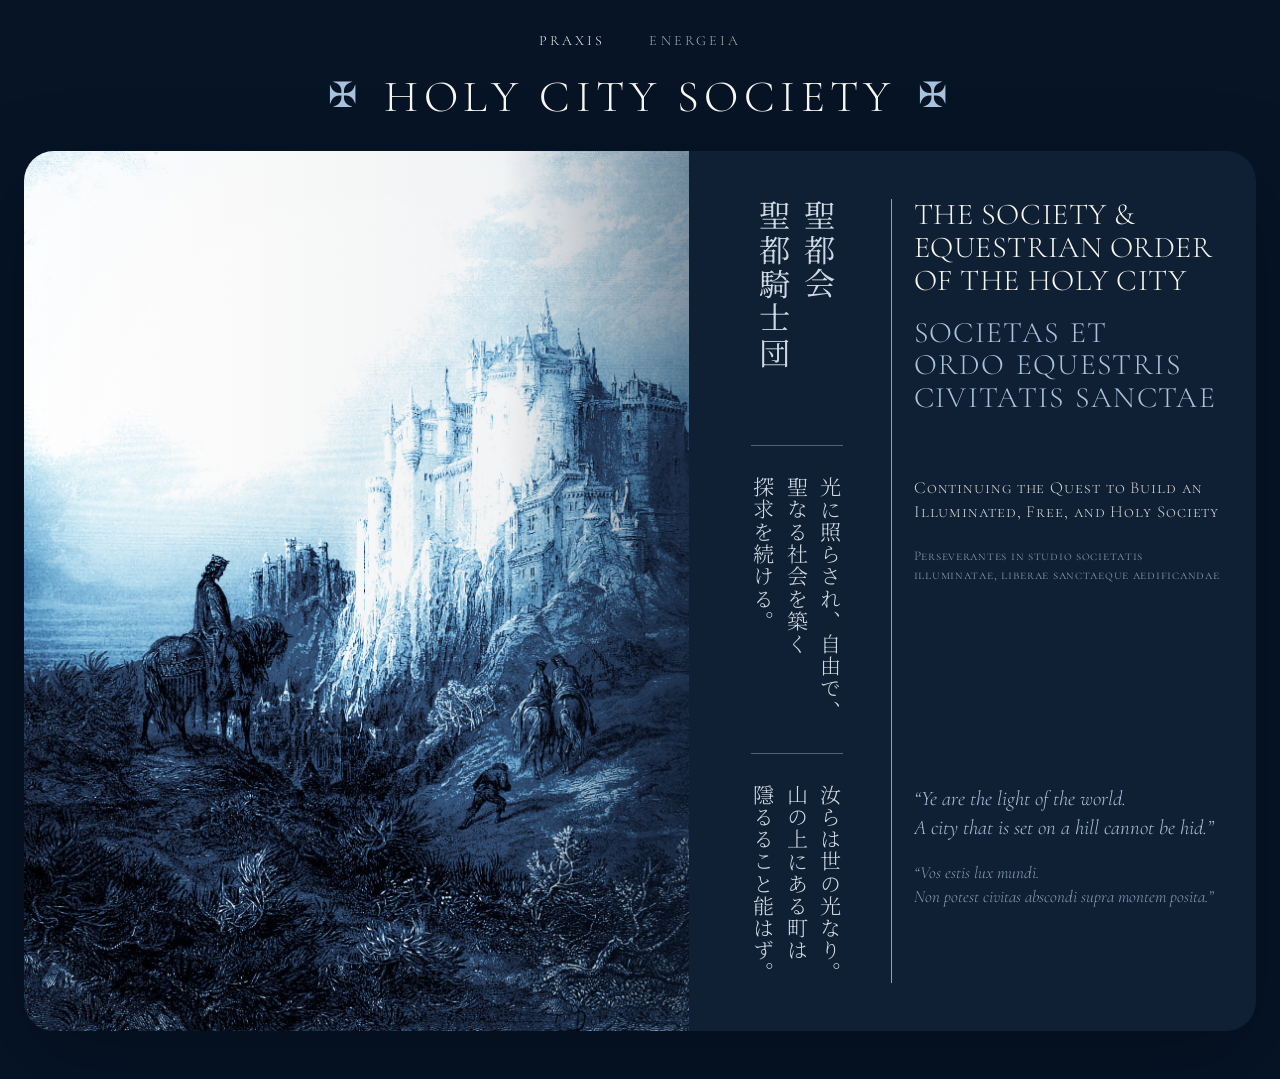
==== commit 61120d8d: "Update index.html" ====
--- a/index.html
+++ b/index.html
@@ -88,11 +88,7 @@
               </p>
 
               <p class="japanese-column">
-                聖都
-              </p>
-
-              <p class="japanese-column">
-                騎士団
+                聖都騎士団
               </p>
             </div>
           </section>
--- a/styles.css
+++ b/styles.css
@@ -58,9 +58,7 @@
   margin-inline: auto;
 }
 
-/* =====================================================
-   HEADER
-   ===================================================== */
+/* HEADER */
 
 .site-header {
   padding-top: 32px;
@@ -137,9 +135,7 @@
   font-weight: 300;
 }
 
-/* =====================================================
-   HERO
-   ===================================================== */
+/* HERO */
 
 .hero {
   display: grid;
@@ -188,9 +184,7 @@
   overflow: hidden;
 }
 
-/* =====================================================
-   TRILINGUAL GRID
-   ===================================================== */
+/* TRILINGUAL GRID */
 
 .trilingual-layout {
   display: grid;
@@ -223,9 +217,7 @@
   min-width: 0;
 }
 
-/* =====================================================
-   CENTRAL RULE
-   ===================================================== */
+/* CENTRAL RULE */
 
 .language-rule {
   grid-column: 2;
@@ -237,9 +229,7 @@
   background: var(--language-rule);
 }
 
-/* =====================================================
-   JAPANESE COLUMN
-   ===================================================== */
+/* JAPANESE COLUMN */
 
 .japanese-section {
   position: relative;
@@ -278,7 +268,7 @@
   grid-row: 3;
 }
 
-/* Japanese page breaks */
+/* JAPANESE PAGE BREAKS */
 
 .japanese-mission::before,
 .japanese-scripture::before {
@@ -295,19 +285,17 @@
       ) / -2
     );
 
-  left: 10%;
-  right: 10%;
+  left: 18%;
+  right: 18%;
 
   height: 1px;
 
   background: var(--language-rule);
 
-  opacity: 0.75;
-}
-
-/* =====================================================
-   JAPANESE VERTICAL COLUMNS
-   ===================================================== */
+  opacity: 0.52;
+}
+
+/* JAPANESE VERTICAL COLUMNS */
 
 .japanese-columns {
   display: flex;
@@ -341,25 +329,23 @@
   letter-spacing: 0.065em;
 }
 
-/* =====================================================
-   JAPANESE IDENTITY
-   ===================================================== */
+/* JAPANESE IDENTITY */
 
 .identity-columns {
   gap:
     clamp(
-      10px,
-      1.25vw,
-      17px
+      8px,
+      1.1vw,
+      14px
     );
 }
 
 .japanese-identity .japanese-column {
   font-size:
     clamp(
-      24px,
-      2.8vw,
-      42px
+      22px,
+      2.45vw,
+      34px
     );
 
   font-weight: 400;
@@ -367,9 +353,7 @@
   letter-spacing: 0.1em;
 }
 
-/* =====================================================
-   JAPANESE MISSION
-   ===================================================== */
+/* JAPANESE MISSION */
 
 .japanese-mission .japanese-column {
   font-size:
@@ -382,9 +366,7 @@
   letter-spacing: 0.065em;
 }
 
-/* =====================================================
-   JAPANESE SCRIPTURE
-   ===================================================== */
+/* JAPANESE SCRIPTURE */
 
 .japanese-scripture .japanese-column {
   font-size:
@@ -397,9 +379,7 @@
   letter-spacing: 0.055em;
 }
 
-/* =====================================================
-   WESTERN COLUMN
-   ===================================================== */
+/* WESTERN COLUMN */
 
 .western-section {
   grid-column: 3;
@@ -422,9 +402,7 @@
   grid-row: 3;
 }
 
-/* =====================================================
-   FORMAL WORDMARK
-   ===================================================== */
+/* FORMAL WORDMARK */
 
 .formal-title {
   width: 100%;
@@ -520,9 +498,7 @@
   word-spacing: 0.08em;
 }
 
-/* =====================================================
-   MISSION
-   ===================================================== */
+/* MISSION */
 
 .mission {
   width: 100%;
@@ -545,7 +521,7 @@
   --word-spacing-em: 0;
 
   --minimum-group-size: 10;
-  --maximum-group-size: 28;
+  --maximum-group-size: 25;
 
   color: rgba(
     247,
@@ -565,7 +541,7 @@
   --word-spacing-em: 0;
 
   --minimum-group-size: 9;
-  --maximum-group-size: 20;
+  --maximum-group-size: 18;
 
   margin-top: 22px;
 
@@ -573,7 +549,7 @@
     168,
     194,
     222,
-    0.7
+    0.78
   );
 
   font-variant-caps: small-caps;
@@ -591,9 +567,7 @@
   white-space: nowrap;
 }
 
-/* =====================================================
-   SCRIPTURE
-   ===================================================== */
+/* SCRIPTURE */
 
 .scripture {
   width: 100%;
@@ -628,7 +602,7 @@
   --word-spacing-em: 0;
 
   --minimum-group-size: 10;
-  --maximum-group-size: 27;
+  --maximum-group-size: 25;
 }
 
 .scripture-latin {
@@ -636,7 +610,7 @@
   --word-spacing-em: 0;
 
   --minimum-group-size: 9;
-  --maximum-group-size: 19;
+  --maximum-group-size: 18;
 
   margin-top: 19px !important;
 
@@ -644,13 +618,11 @@
     168,
     194,
     222,
-    0.7
+    0.78
   );
 }
 
-/* =====================================================
-   SMALL LAPTOP / LANDSCAPE TABLET
-   ===================================================== */
+/* SMALL LAPTOP / LANDSCAPE TABLET */
 
 @media (max-width: 1400px) {
   .hero {
@@ -673,9 +645,7 @@
   }
 }
 
-/* =====================================================
-   LANDSCAPE TABLET
-   ===================================================== */
+/* LANDSCAPE TABLET */
 
 @media (max-width: 1180px) {
   .hero {
@@ -705,13 +675,12 @@
   }
 }
 
-/* =====================================================
-   PORTRAIT TABLET
-   ===================================================== */
+/* PORTRAIT TABLET */
 
 @media (max-width: 980px) {
   .hero {
     grid-template-columns: 1fr;
+
     min-height: auto;
   }
 
@@ -752,9 +721,7 @@
   }
 }
 
-/* =====================================================
-   MOBILE
-   ===================================================== */
+/* MOBILE */
 
 @media (max-width: 640px) {
   :root {
@@ -776,13 +743,16 @@
   .top-nav {
     gap: 28px;
     margin-bottom: 22px;
+
     font-size: 0.76rem;
     letter-spacing: 0.18em;
   }
 
   .site-name {
     gap: 10px;
+
     font-size: 1.78rem;
+
     letter-spacing: 0.075em;
     line-height: 0.9;
   }
@@ -819,15 +789,14 @@
       minmax(0, 1fr);
 
     column-gap: 20px;
-
     row-gap: 42px;
   }
 
   .japanese-mission::before,
   .japanese-scripture::before {
     top: -21px;
-    left: 8%;
-    right: 8%;
+    left: 16%;
+    right: 16%;
   }
 
   .japanese-columns {
@@ -835,16 +804,18 @@
   }
 
   .identity-columns {
-    gap: 9px;
+    gap: 6px;
   }
 
   .japanese-identity .japanese-column {
     font-size:
       clamp(
-        22px,
-        5.7vw,
-        32px
+        24px,
+        6.2vw,
+        34px
       );
+
+    letter-spacing: 0.085em;
   }
 
   .japanese-mission .japanese-column,
@@ -885,34 +856,33 @@
   }
 
   .mission-english {
-    --tracking-em: 0.045;
-    --maximum-group-size: 20;
-
-    letter-spacing: 0.045em;
+    --tracking-em: 0.035;
+    --maximum-group-size: 21;
+
+    letter-spacing: 0.035em;
   }
 
   .mission-latin {
-    --tracking-em: 0.03;
-    --maximum-group-size: 15;
+    --tracking-em: 0.024;
+    --maximum-group-size: 16;
 
     margin-top: 18px;
 
-    letter-spacing: 0.03em;
+    letter-spacing: 0.024em;
   }
 
   .scripture-english {
-    --maximum-group-size: 22;
+    --maximum-group-size: 23;
   }
 
   .scripture-latin {
-    --maximum-group-size: 16;
+    --maximum-group-size: 17;
+
     margin-top: 17px !important;
   }
 }
 
-/* =====================================================
-   NARROW MOBILE
-   ===================================================== */
+/* NARROW MOBILE */
 
 @media (max-width: 390px) {
   .site-name {
@@ -937,13 +907,14 @@
       minmax(0, 1fr);
 
     column-gap: 16px;
-
     row-gap: 38px;
   }
 
   .japanese-mission::before,
   .japanese-scripture::before {
     top: -19px;
+    left: 16%;
+    right: 16%;
   }
 
   .japanese-columns {
@@ -951,16 +922,18 @@
   }
 
   .identity-columns {
-    gap: 7px;
+    gap: 4px;
   }
 
   .japanese-identity .japanese-column {
     font-size:
       clamp(
-        20px,
-        5.4vw,
-        28px
+        22px,
+        6vw,
+        30px
       );
+
+    letter-spacing: 0.075em;
   }
 
   .japanese-mission .japanese-column,
@@ -993,24 +966,24 @@
   }
 
   .mission-english {
-    --tracking-em: 0.035;
-    --maximum-group-size: 19;
-
-    letter-spacing: 0.035em;
+    --tracking-em: 0.028;
+    --maximum-group-size: 20;
+
+    letter-spacing: 0.028em;
   }
 
   .mission-latin {
-    --tracking-em: 0.025;
-    --maximum-group-size: 14;
-
-    letter-spacing: 0.025em;
+    --tracking-em: 0.02;
+    --maximum-group-size: 15;
+
+    letter-spacing: 0.02em;
   }
 
   .scripture-english {
-    --maximum-group-size: 21;
+    --maximum-group-size: 22;
   }
 
   .scripture-latin {
-    --maximum-group-size: 15;
+    --maximum-group-size: 16;
   }
 }
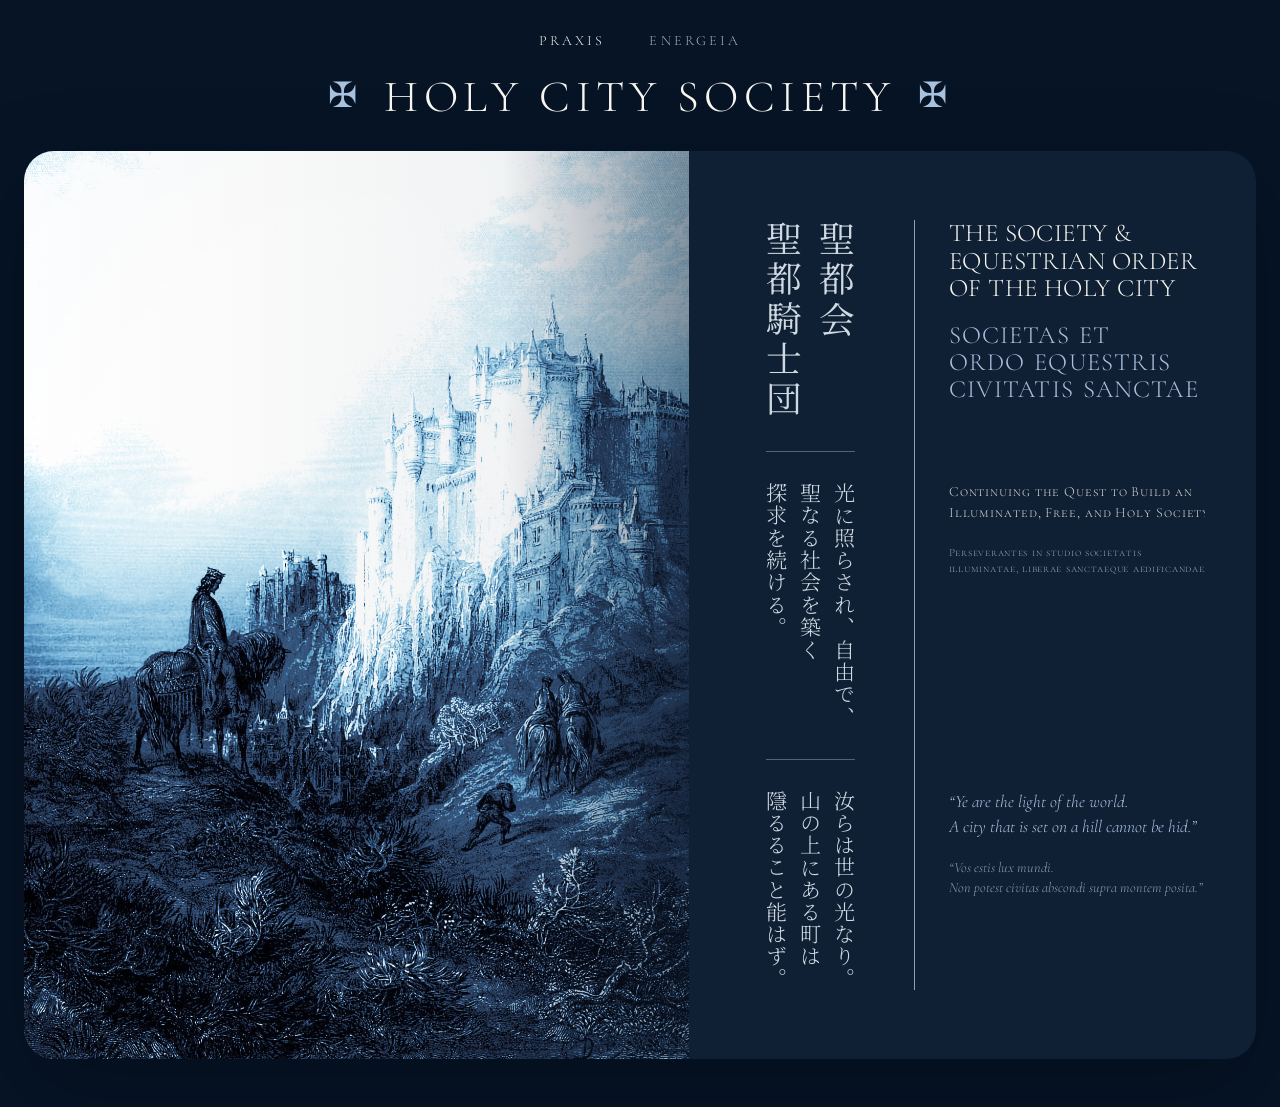
==== commit 7ee7099e: "Update index.html" ====
--- a/index.html
+++ b/index.html
@@ -193,7 +193,7 @@
           <section
             class="japanese-section japanese-scripture"
             lang="ja"
-            aria-label="Japanese Matthew 5:14"
+            aria-label="Japanese scripture"
           >
             <div class="japanese-columns scripture-columns">
               <p class="japanese-column">
--- a/styles.css
+++ b/styles.css
@@ -58,6 +58,7 @@
   margin-inline: auto;
 }
 
+
 /* HEADER */
 
 .site-header {
@@ -134,6 +135,7 @@
   font-size: 0.78em;
   font-weight: 300;
 }
+
 
 /* HERO */
 
@@ -184,6 +186,7 @@
   overflow: hidden;
 }
 
+
 /* TRILINGUAL GRID */
 
 .trilingual-layout {
@@ -217,6 +220,7 @@
   min-width: 0;
 }
 
+
 /* CENTRAL RULE */
 
 .language-rule {
@@ -228,6 +232,7 @@
 
   background: var(--language-rule);
 }
+
 
 /* JAPANESE COLUMN */
 
@@ -267,6 +272,7 @@
 .japanese-scripture {
   grid-row: 3;
 }
+
 
 /* JAPANESE PAGE BREAKS */
 
@@ -295,6 +301,7 @@
   opacity: 0.52;
 }
 
+
 /* JAPANESE VERTICAL COLUMNS */
 
 .japanese-columns {
@@ -329,29 +336,31 @@
   letter-spacing: 0.065em;
 }
 
+
 /* JAPANESE IDENTITY */
 
 .identity-columns {
   gap:
     clamp(
-      8px,
-      1.1vw,
-      14px
+      11px,
+      1.4vw,
+      18px
     );
 }
 
 .japanese-identity .japanese-column {
   font-size:
     clamp(
-      22px,
-      2.45vw,
-      34px
+      26px,
+      2.8vw,
+      39px
     );
 
   font-weight: 400;
 
-  letter-spacing: 0.1em;
-}
+  letter-spacing: 0.11em;
+}
+
 
 /* JAPANESE MISSION */
 
@@ -366,6 +375,7 @@
   letter-spacing: 0.065em;
 }
 
+
 /* JAPANESE SCRIPTURE */
 
 .japanese-scripture .japanese-column {
@@ -379,6 +389,7 @@
   letter-spacing: 0.055em;
 }
 
+
 /* WESTERN COLUMN */
 
 .western-section {
@@ -401,6 +412,7 @@
 .western-scripture {
   grid-row: 3;
 }
+
 
 /* FORMAL WORDMARK */
 
@@ -416,7 +428,6 @@
     serif;
 
   font-kerning: normal;
-
   font-weight: 300;
 
   text-align: left;
@@ -497,6 +508,7 @@
   letter-spacing: 0.045em;
   word-spacing: 0.08em;
 }
+
 
 /* MISSION */
 
@@ -567,6 +579,7 @@
   white-space: nowrap;
 }
 
+
 /* SCRIPTURE */
 
 .scripture {
@@ -622,58 +635,6 @@
   );
 }
 
-/* SMALL LAPTOP / LANDSCAPE TABLET */
-
-@media (max-width: 1400px) {
-  .hero {
-    grid-template-columns:
-      minmax(0, 1.08fr)
-      minmax(410px, 0.92fr);
-  }
-
-  .hero-copy {
-    padding: 48px 36px;
-  }
-
-  .trilingual-layout {
-    grid-template-columns:
-      minmax(105px, 29%)
-      1px
-      minmax(0, 1fr);
-
-    column-gap: 22px;
-  }
-}
-
-/* LANDSCAPE TABLET */
-
-@media (max-width: 1180px) {
-  .hero {
-    grid-template-columns:
-      minmax(0, 1fr)
-      minmax(390px, 0.98fr);
-  }
-
-  .hero-copy {
-    padding: 46px 32px;
-  }
-
-  .trilingual-layout {
-    grid-template-columns:
-      minmax(100px, 29%)
-      1px
-      minmax(0, 1fr);
-
-    column-gap: 20px;
-
-    row-gap: 48px;
-  }
-
-  .japanese-mission::before,
-  .japanese-scripture::before {
-    top: -24px;
-  }
-}
 
 /* PORTRAIT TABLET */
 
@@ -721,6 +682,7 @@
   }
 }
 
+
 /* MOBILE */
 
 @media (max-width: 640px) {
@@ -772,6 +734,7 @@
 
   .hero-art {
     min-height: 390px;
+
     background-position: center top;
   }
 
@@ -789,12 +752,14 @@
       minmax(0, 1fr);
 
     column-gap: 20px;
+
     row-gap: 42px;
   }
 
   .japanese-mission::before,
   .japanese-scripture::before {
     top: -21px;
+
     left: 16%;
     right: 16%;
   }
@@ -804,18 +769,18 @@
   }
 
   .identity-columns {
-    gap: 6px;
+    gap: 9px;
   }
 
   .japanese-identity .japanese-column {
     font-size:
       clamp(
-        24px,
-        6.2vw,
-        34px
+        28px,
+        7vw,
+        39px
       );
 
-    letter-spacing: 0.085em;
+    letter-spacing: 0.1em;
   }
 
   .japanese-mission .japanese-column,
@@ -882,6 +847,7 @@
   }
 }
 
+
 /* NARROW MOBILE */
 
 @media (max-width: 390px) {
@@ -907,12 +873,14 @@
       minmax(0, 1fr);
 
     column-gap: 16px;
+
     row-gap: 38px;
   }
 
   .japanese-mission::before,
   .japanese-scripture::before {
     top: -19px;
+
     left: 16%;
     right: 16%;
   }
@@ -922,18 +890,18 @@
   }
 
   .identity-columns {
-    gap: 4px;
+    gap: 7px;
   }
 
   .japanese-identity .japanese-column {
     font-size:
       clamp(
-        22px,
-        6vw,
-        30px
+        25px,
+        6.6vw,
+        34px
       );
 
-    letter-spacing: 0.075em;
+    letter-spacing: 0.09em;
   }
 
   .japanese-mission .japanese-column,
@@ -948,6 +916,7 @@
 
   .formal-english .fit-text {
     --tracking-em: 0.008;
+
     --minimum-fit-size: 9;
     --maximum-fit-size: 32;
 
